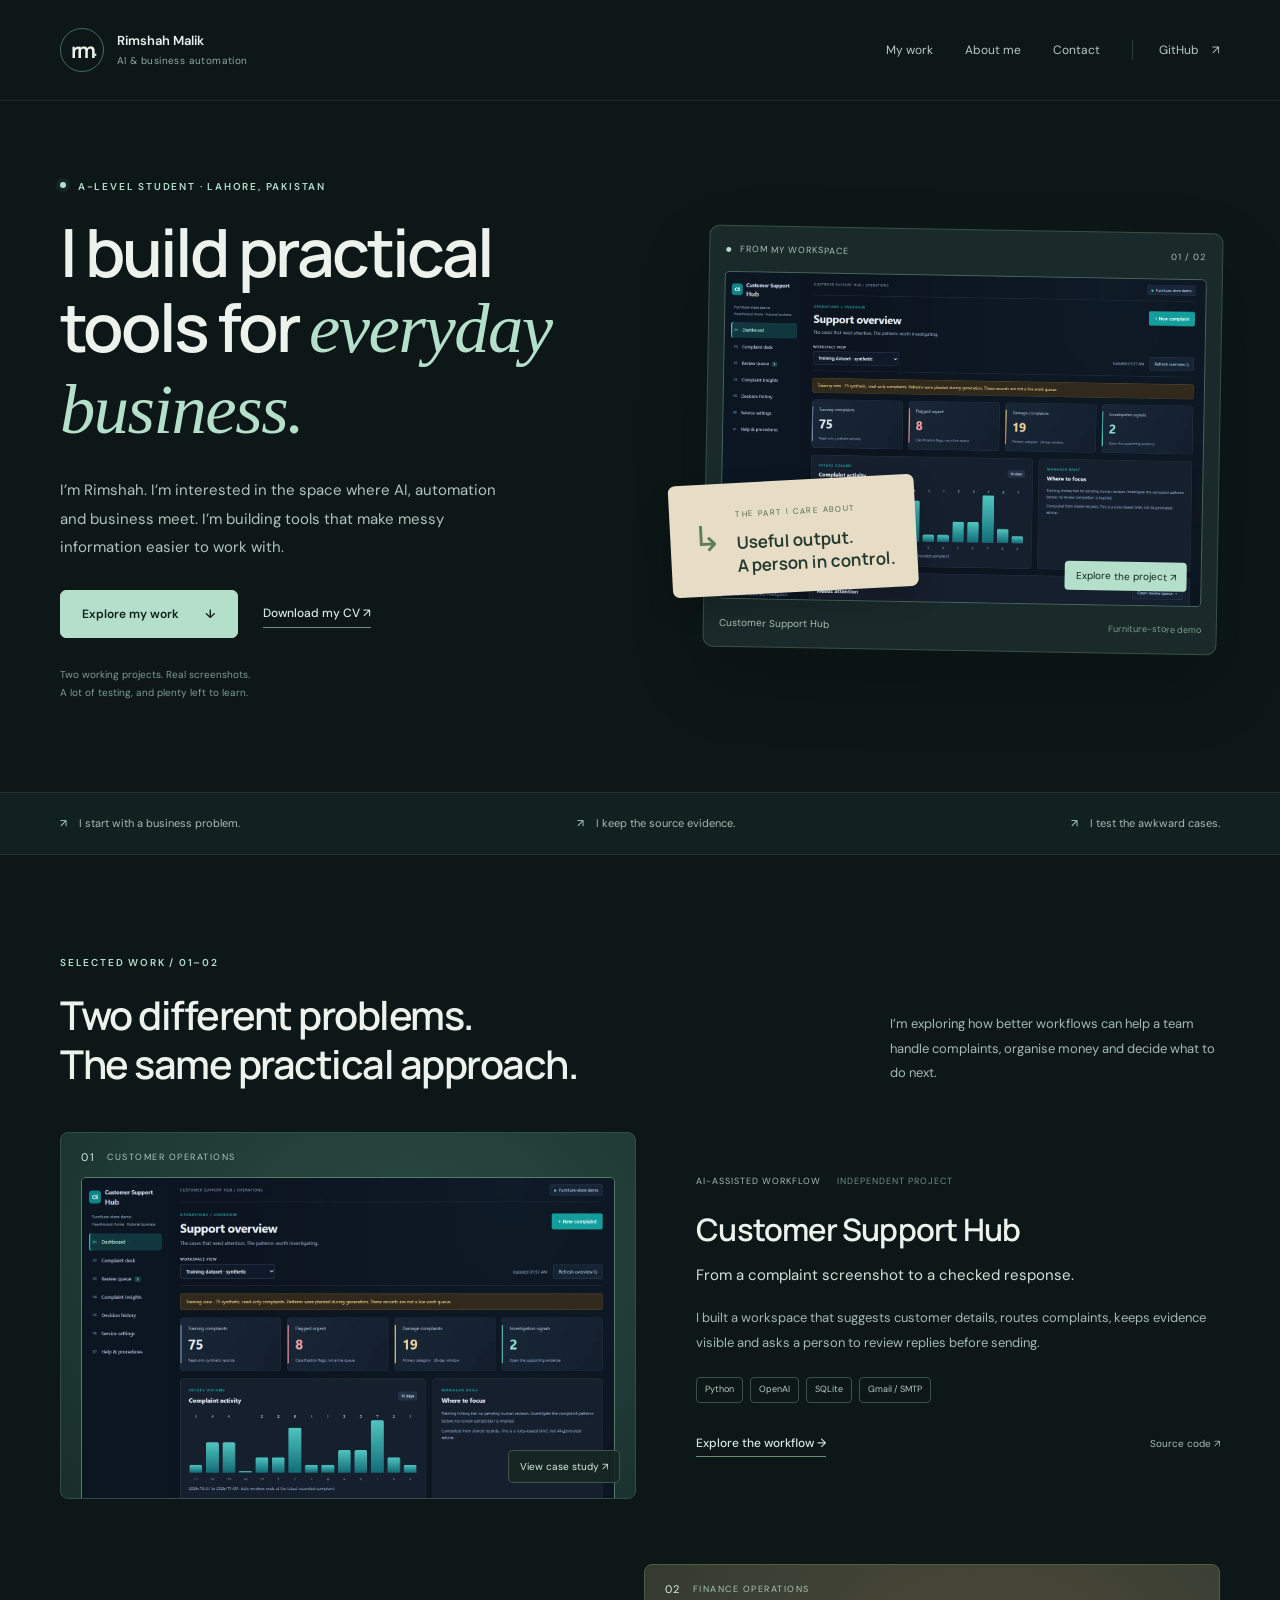
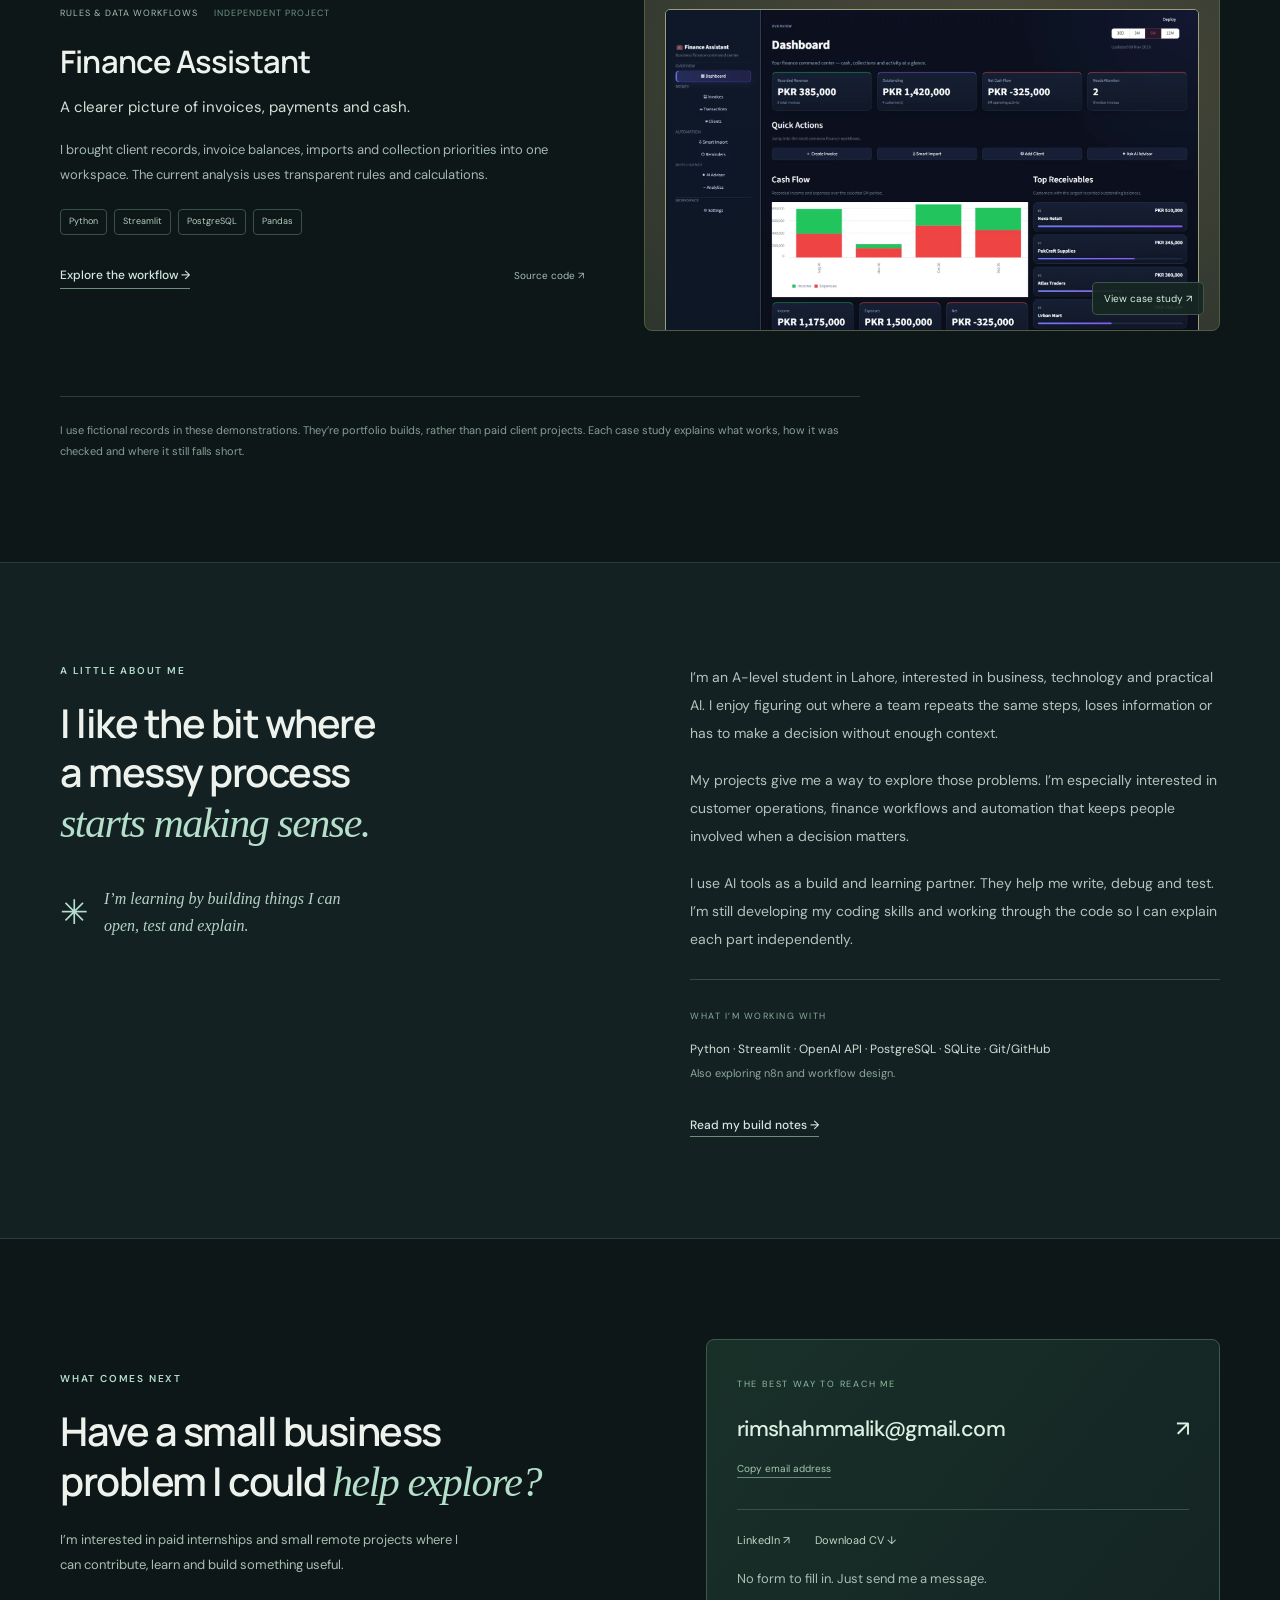
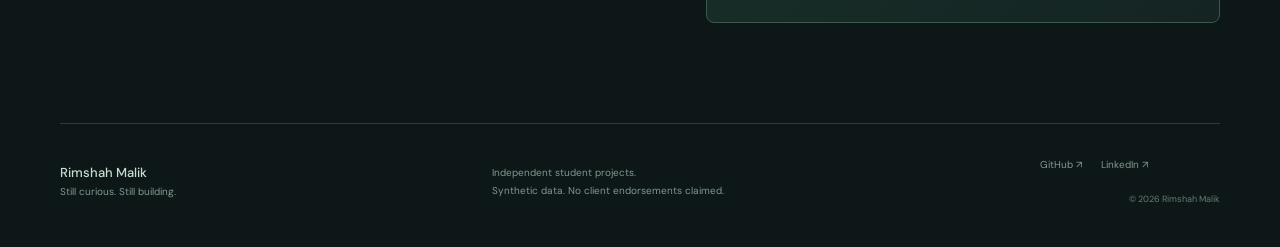
==== index.html @ 2c59cfe9 "Build portfolio with two project case studies and guided walkthroughs" ====
<!doctype html>
<html lang="en"><head><meta charset="utf-8"><meta name="viewport" content="width=device-width, initial-scale=1"><meta name="description" content="I’m an A-level student building practical tools for customer support and finance operations. Explore my projects, real screenshots and honest testing notes."><meta name="theme-color" content="#0d1718"><meta property="og:title" content="Rimshah Malik — AI &amp; Business Automation"><meta property="og:description" content="I’m an A-level student building practical tools for customer support and finance operations. Explore my projects, real screenshots and honest testing notes."><link rel="canonical" href="https://rimshahmmalik-commits.github.io/portfolio/"><meta property="og:url" content="https://rimshahmmalik-commits.github.io/portfolio/"><meta property="og:image" content="https://rimshahmmalik-commits.github.io/portfolio/assets/social-preview.png"><meta name="twitter:card" content="summary_large_image"><meta property="og:type" content="website"><title>Rimshah Malik — AI &amp; Business Automation</title><link rel="icon" href="assets/favicon.svg" type="image/svg+xml"><link rel="stylesheet" href="assets/style.css"><script src="assets/app.js" defer></script></head>
<body><a class="skip" href="#main">Skip to content</a><header class="site-header"><div class="wrap nav-wrap"><a class="identity" href="index.html" aria-label="Rimshah Malik home"><span class="monogram">rm<span>.</span></span><span>Rimshah Malik<small>AI & business automation</small></span></a><button class="menu-toggle" aria-expanded="false" aria-controls="site-nav">Menu <span aria-hidden="true">+</span></button><nav id="site-nav" aria-label="Main navigation"><a href="index.html#work">My work</a><a href="index.html#about">About me</a><a href="index.html#contact">Contact</a><a class="nav-github" href="https://github.com/rimshahmmalik-commits" target="_blank" rel="noopener noreferrer">GitHub <span aria-hidden="true">↗</span></a></nav></div></header>
<main id="main">
<section class="hero wrap"><div class="hero-copy"><p class="eyebrow"><span class="status-dot"></span> A-level student · Lahore, Pakistan</p><h1>I build practical tools for <em>everyday business.</em></h1><p class="hero-description">I’m Rimshah. I’m interested in the space where AI, automation and business meet. I’m building tools that make messy information easier to work with.</p><div class="hero-actions"><a class="button primary" href="#work">Explore my work <span aria-hidden="true">↓</span></a><a class="text-link" href="assets/rimshah-malik-cv.pdf" download>Download my CV ↗</a></div><p class="hero-footnote">Two working projects. Real screenshots.<br>A lot of testing, and plenty left to learn.</p></div>
<div class="hero-visual" aria-label="A preview of Customer Support Hub"><div class="visual-top"><span><i></i> FROM MY WORKSPACE</span><span>01 / 02</span></div><a class="hero-screen" href="projects/customer-support-hub.html"><img src="assets/images/support-overview.webp" alt="Customer Support Hub dashboard with synthetic complaint patterns" fetchpriority="high" width="1400" height="1600"><span class="screen-open">Explore the project ↗</span></a><div class="workflow-sticker"><span class="sticker-mark">↳</span><div><small>THE PART I CARE ABOUT</small><p>Useful output.<br>A person in control.</p></div></div><div class="visual-bottom"><span>Customer Support Hub</span><span>Furniture-store demo</span></div></div></section>
<div class="principles-strip"><div class="wrap"><span>I start with a business problem.</span><span>I keep the source evidence.</span><span>I test the awkward cases.</span></div></div>
<section class="work-section wrap section" id="work"><div class="section-heading"><div><p class="eyebrow">SELECTED WORK / 01–02</p><h2>Two different problems.<br>The same practical approach.</h2></div><p>I’m exploring how better workflows can help a team handle complaints, organise money and decide what to do next.</p></div>
<article class="project-card"><a class="project-image support-image" href="projects/customer-support-hub.html" aria-label="Read the Customer Support Hub case study"><div class="image-label"><span>01</span> CUSTOMER OPERATIONS</div><img src="assets/images/support-overview.webp" alt="Dark manager dashboard from Customer Support Hub" loading="lazy" width="1400" height="1600"><span class="image-link">View case study ↗</span></a><div class="project-copy"><div class="project-meta"><span>AI-assisted workflow</span><span>Independent project</span></div><h3><a href="projects/customer-support-hub.html">Customer Support Hub</a></h3><p class="project-one-liner">From a complaint screenshot to a checked response.</p><p>I built a workspace that suggests customer details, routes complaints, keeps evidence visible and asks a person to review replies before sending.</p><div class="tags"><span>Python</span><span>OpenAI</span><span>SQLite</span><span>Gmail / SMTP</span></div><div class="project-links"><a class="text-link" href="projects/customer-support-hub.html">Explore the workflow →</a><a href="https://github.com/rimshahmmalik-commits/customer-support-hub" target="_blank" rel="noopener noreferrer">Source code ↗</a></div></div></article>
<article class="project-card reverse"><a class="project-image finance-image" href="projects/finance-assistant.html" aria-label="Read the Finance Assistant case study"><div class="image-label"><span>02</span> FINANCE OPERATIONS</div><img src="assets/images/finance-dashboard.webp" alt="Finance Assistant showing invoices and cash activity in PKR" loading="lazy" width="1600" height="1067"><span class="image-link">View case study ↗</span></a><div class="project-copy"><div class="project-meta"><span>Rules & data workflows</span><span>Independent project</span></div><h3><a href="projects/finance-assistant.html">Finance Assistant</a></h3><p class="project-one-liner">A clearer picture of invoices, payments and cash.</p><p>I brought client records, invoice balances, imports and collection priorities into one workspace. The current analysis uses transparent rules and calculations.</p><div class="tags"><span>Python</span><span>Streamlit</span><span>PostgreSQL</span><span>Pandas</span></div><div class="project-links"><a class="text-link" href="projects/finance-assistant.html">Explore the workflow →</a><a href="https://github.com/rimshahmmalik-commits/finance-assistant" target="_blank" rel="noopener noreferrer">Source code ↗</a></div></div></article>
<p class="work-note">I use fictional records in these demonstrations. They’re portfolio builds, rather than paid client projects. Each case study explains what works, how it was checked and where it still falls short.</p></section>
<section class="about-section section" id="about"><div class="wrap about-grid"><div><p class="eyebrow">A LITTLE ABOUT ME</p><h2>I like the bit where<br>a messy process<br><em>starts making sense.</em></h2><div class="personal-note"><span aria-hidden="true">✳</span><p>I’m learning by building things I can open, test and explain.</p></div></div><div class="about-copy"><p>I’m an A-level student in Lahore, interested in business, technology and practical AI. I enjoy figuring out where a team repeats the same steps, loses information or has to make a decision without enough context.</p><p>My projects give me a way to explore those problems. I’m especially interested in customer operations, finance workflows and automation that keeps people involved when a decision matters.</p><p>I use AI tools as a build and learning partner. They help me write, debug and test. I’m still developing my coding skills and working through the code so I can explain each part independently.</p><div class="tool-list"><span>What I’m working with</span><p>Python · Streamlit · OpenAI API · PostgreSQL · SQLite · Git/GitHub<br><small>Also exploring n8n and workflow design.</small></p></div><a class="text-link" href="learning-log.html">Read my build notes →</a></div></div></section>
<section class="section wrap contact-section" id="contact"><div><p class="eyebrow">WHAT COMES NEXT</p><h2>Have a small business<br>problem I could <em>help explore?</em></h2><p>I’m interested in paid internships and small remote projects where I can contribute, learn and build something useful.</p></div><div class="contact-card"><span class="contact-label">THE BEST WAY TO REACH ME</span><a class="email-link" href="mailto:rimshahmmalik@gmail.com">rimshahmmalik@gmail.com <span>↗</span></a><button class="copy-email" data-copy-email="rimshahmmalik@gmail.com">Copy email address</button><div class="contact-socials"><a href="https://www.linkedin.com/in/rimshahmmalik" target="_blank" rel="noopener noreferrer">LinkedIn ↗</a><a href="assets/rimshah-malik-cv.pdf" download>Download CV ↓</a></div><p>No form to fill in. Just send me a message.</p></div></section></main><footer class="site-footer wrap"><a class="footer-name" href="index.html">Rimshah Malik<span>Still curious. Still building.</span></a><p>Independent student projects.<br>Synthetic data. No client endorsements claimed.</p><div><a href="https://github.com/rimshahmmalik-commits" target="_blank" rel="noopener noreferrer">GitHub ↗</a><a href="https://www.linkedin.com/in/rimshahmmalik" target="_blank" rel="noopener noreferrer">LinkedIn ↗</a><small>© 2026 Rimshah Malik</small></div></footer>
<dialog class="image-dialog" aria-label="Screenshot preview"><button class="dialog-close" aria-label="Close screenshot preview">Close ×</button><img alt=""><p></p></dialog><div id="live-message" class="sr-only" aria-live="polite"></div></body></html>
---- assets/style.css ----
@import url('https://fonts.googleapis.com/css2?family=DM+Sans:wght@400;450;500;550;600;650;700&family=Manrope:wght@400;500;600;650;700;750;800&display=swap');
:root{--bg:#0d1718;--panel:#142123;--panel-light:#1c2b2d;--line:#2b3c3d;--ink:#edf2ec;--muted:#a4b8b3;--green:#b4dfca;--soft-green:#173c34;--amber:#e5c397;--max:1160px;color-scheme:dark}
*{box-sizing:border-box}html{scroll-behavior:smooth;scroll-padding-top:100px}body{margin:0;background:var(--bg);color:var(--ink);font:15px/1.7 'DM Sans',Arial,sans-serif;-webkit-font-smoothing:antialiased}body:has(dialog[open]){overflow:hidden}a{color:inherit;text-decoration:none}button,input{font:inherit}button{cursor:pointer}button:disabled{cursor:default;opacity:.4}img{display:block;max-width:100%}a,button{outline-offset:5px}a:focus-visible,button:focus-visible{outline:2px solid var(--green)}::selection{background:#b4dfca;color:#0d1718}.wrap{width:min(var(--max),calc(100% - 80px));margin:0 auto}.site-header{position:relative;z-index:20;border-bottom:1px solid #2b3c3d88;background:#0d1718}.nav-wrap{height:100px;display:flex;justify-content:space-between;align-items:center;gap:25px}.identity{display:flex;align-items:center;gap:13px;font-size:13px;font-weight:600;line-height:1.4}.identity small{display:block;font-size:10px;color:#8ea7a0;font-weight:400;margin-top:4px;letter-spacing:.4px}.monogram{display:grid;place-items:center;border:1px solid #456a5c;border-radius:50%;width:44px;height:44px;letter-spacing:-2px;font:700 21px 'Manrope',Arial,sans-serif;position:relative}.monogram span{position:absolute;right:7px;bottom:9px;color:var(--green);font-size:20px}.site-header nav{display:flex;align-items:center;gap:32px;font-size:12px;color:#b8c9c2}.site-header nav a:hover,.site-header nav a[aria-current]{color:#efffef}.nav-github{border-left:1px solid var(--line);padding-left:26px}.nav-github span{margin-left:10px}.menu-toggle{display:none}.skip{position:absolute;left:20px;top:-100px;padding:8px 18px;background:var(--green);color:var(--bg);z-index:30}.skip:focus{top:10px}.eyebrow{font-size:10px;line-height:1.6;letter-spacing:1.8px;font-weight:600;color:var(--green);margin:0 0 20px;text-transform:uppercase}.status-dot{display:inline-block;height:6px;width:6px;background:var(--green);border-radius:50%;margin-right:8px;vertical-align:2px;box-shadow:0 0 0 4px #b4dfca10}h1,h2,h3,p{margin-top:0}h1,h2,h3{font-family:'Manrope',Arial,sans-serif;font-weight:600}h1{font-size:clamp(44px,5.2vw,70px);line-height:1.1;letter-spacing:-3px;margin-bottom:26px}h2{font-size:clamp(29px,3.1vw,42px);line-height:1.25;letter-spacing:-1.5px;margin-bottom:22px}h3{font-size:25px;line-height:1.35;letter-spacing:-.8px}em{font:italic 1.06em Georgia,'Times New Roman',serif;color:var(--green);letter-spacing:-1.5px}.hero{display:grid;grid-template-columns:1.12fr 1fr;gap:70px;padding:78px 0 90px;align-items:center}.hero-description{max-width:465px;color:#b0c3bc;font-size:15px;line-height:1.9;margin-bottom:28px}.hero-actions{display:flex;align-items:center;flex-wrap:wrap;gap:25px;margin:28px 0}.button{display:inline-flex;align-items:center;justify-content:center;gap:26px;padding:13px 21px;border-radius:6px;border:1px solid #4a685f;font-size:12px;font-weight:600;transition:background .18s,transform .18s}.button:hover{transform:translateY(-2px)}.primary{background:var(--green);color:#10201a;border-color:var(--green)}.primary:hover{background:#c9efd9}.text-link{font-size:12px;color:#d4e8df;font-weight:500;border-bottom:1px solid #708c7c;padding:3px 0}.text-link:hover{color:#fff;border-color:#fff}.hero-footnote{font-size:10px;color:#7f9b91;margin:26px 0 0;line-height:1.8}.hero-visual{position:relative;background:#1a292a;border:1px solid #365047;border-radius:10px;transform:rotate(1deg);padding:16px 15px 0;box-shadow:0 30px 70px #00000030}.visual-top,.visual-bottom{display:flex;align-items:center;justify-content:space-between;font-size:9px;letter-spacing:1px;color:#a8c2b6;padding:0 1px 14px}.visual-top i{display:inline-block;width:5px;height:5px;background:var(--green);border-radius:50%;margin-right:6px}.hero-screen{display:block;height:328px;overflow:hidden;position:relative;border-radius:5px;border:1px solid #486559;background:#14202c}.hero-screen img{width:100%;height:100%;object-fit:cover;object-position:left top;transition:transform .5s}.hero-screen:hover img{transform:scale(1.025)}.screen-open{position:absolute;bottom:14px;right:14px;font-size:10px;background:#b4dfca;color:#14261e;padding:6px 11px;border-radius:4px}.visual-bottom{padding:15px 0;letter-spacing:0;font-size:10px}.visual-bottom span:last-child{color:#789e8c;font-size:9px}.workflow-sticker{position:absolute;bottom:55px;left:-35px;display:flex;align-items:center;gap:15px;background:#e7ddc7;color:#273a30;border-radius:7px;padding:17px 22px;transform:rotate(-4deg);box-shadow:0 12px 26px #0003}.sticker-mark{font-size:35px;color:#637d5a}.workflow-sticker small{font-size:8px;letter-spacing:1.4px;color:#52684c}.workflow-sticker p{font-family:'Manrope',Arial,sans-serif;font-size:17px;font-weight:650;line-height:1.4;margin:5px 0 0}.principles-strip{border-block:1px solid #2b3c3d99;background:#112021}.principles-strip .wrap{display:flex;justify-content:space-between;gap:20px;padding:21px 0;color:#a5bdb1;font-size:11px}.principles-strip span:before{content:'↗';margin-right:12px;color:var(--green)}.section{padding-top:100px;padding-bottom:100px;scroll-margin-top:20px}.section-heading{display:flex;justify-content:space-between;align-items:end;gap:45px;margin-bottom:42px}.section-heading h2{margin:0}.section-heading>p{font-size:13px;color:var(--muted);max-width:330px;line-height:1.9;margin:0 0 4px}.project-card{display:grid;grid-template-columns:1.1fr 1fr;align-items:center;gap:60px;margin-bottom:65px}.project-card.reverse{grid-template-columns:1fr 1.1fr}.reverse .project-image{order:2}.project-image{position:relative;border:1px solid #314d46;border-radius:8px;padding:44px 20px 0;overflow:hidden;height:367px;background:radial-gradient(ellipse at 60% 30%,#2a4a43,#182e2a)}.image-label{position:absolute;top:15px;left:20px;right:20px;display:flex;align-items:center;gap:12px;font-size:9px;letter-spacing:1.5px;color:#a8c8b8}.image-label span{font-size:11px;color:#d8eee2}.project-image img{height:auto;width:100%;border-radius:5px 5px 0 0;border:1px solid #547b64;transition:transform .4s}.project-image:hover img{transform:translateY(-5px)}.image-link{position:absolute;bottom:15px;right:15px;border:1px solid #7a998a66;background:#172723ed;padding:7px 11px;border-radius:5px;font-size:10px;color:#d8f0df}.finance-image{background:radial-gradient(ellipse at 60% 30%,#4d4b3b,#2d352d);border-color:#545b45}.finance-image img{border-color:#999f7e}.project-meta{display:flex;gap:16px;font-size:9px;text-transform:uppercase;letter-spacing:1px;color:#a6bdb1;margin-bottom:20px}.project-meta span+span{color:#6f9382}.project-copy h3{font-size:31px;margin-bottom:12px}.project-copy h3 a:hover{color:var(--green)}.project-copy>p{color:var(--muted);font-size:13px;line-height:1.95}.project-copy .project-one-liner{font-size:15px;color:#d2e2d8;margin-bottom:16px;line-height:1.7}.tags{display:flex;flex-wrap:wrap;gap:7px;margin-top:22px}.tags span{font-size:9px;border:1px solid #395147;color:#b3cdbd;border-radius:4px;padding:4px 8px}.project-links{display:flex;justify-content:space-between;align-items:center;gap:15px;margin-top:27px}.project-links>a:last-child{font-size:10px;color:#a5bdb0}.work-note{border-top:1px solid var(--line);padding-top:23px;margin:0;font-size:11px;line-height:1.9;color:#859f93;max-width:800px}.about-section{background:#142123;border-block:1px solid #2a3d39}.about-grid{display:grid;grid-template-columns:1fr 1fr;gap:100px}.about-copy>p{font-size:14px;line-height:2;color:#b2c4bc;margin-bottom:19px}.personal-note{display:flex;align-items:center;gap:16px;margin-top:36px;max-width:300px}.personal-note>span{font-size:34px;color:var(--green)}.personal-note p{font:italic 16px/1.65 Georgia,serif;color:#b4d3c4;margin:0}.tool-list{border-top:1px solid #354b43;padding:22px 0 15px;margin-top:26px}.tool-list>span{font-size:9px;letter-spacing:1.5px;color:#8aab99;text-transform:uppercase}.tool-list p{font-size:12px;color:#d2e0d6;line-height:2;margin-top:10px}.tool-list small{font-size:11px;color:#8ea699}.contact-section{display:grid;grid-template-columns:1.1fr 1fr;gap:80px;align-items:center}.contact-section>div>p:last-child{font-size:13px;line-height:1.9;max-width:400px;color:#a9beb1}.contact-card{border:1px solid #3b5a4c;border-radius:8px;background:linear-gradient(130deg,#193029,#142423);padding:30px}.contact-label{font-size:9px;letter-spacing:1.8px;color:#91bba3}.email-link{display:flex;align-items:center;justify-content:space-between;font-size:clamp(17px,1.7vw,22px);letter-spacing:-.6px;font-weight:500;color:#deefe3;margin:15px 0 8px;gap:10px}.email-link:hover{color:white}.copy-email{border:0;border-bottom:1px solid #658b77;color:#a6c7b4;background:transparent;padding:0;font-size:10px}.contact-socials{display:flex;gap:25px;border-top:1px solid #365244;margin-top:28px;padding-top:21px;font-size:11px;color:#bfd9c7}.contact-card>p{font-size:10px;color:#759a84;margin:18px 0 0}.site-footer{display:flex;align-items:center;justify-content:space-between;gap:30px;border-top:1px solid var(--line);padding:32px 0 40px;font-size:10px;color:#7f9a8d}.footer-name{font-size:13px;font-weight:500;color:#c7ddd0;line-height:1.6}.footer-name span{display:block;font-size:10px;font-weight:400;color:#7f9a8d}.site-footer p{margin:0;line-height:1.8}.site-footer>div{display:flex;gap:19px;flex-wrap:wrap;max-width:180px}.site-footer small{width:100%;font-size:9px;text-align:right;color:#617e70}.site-footer a:hover{color:#e0f6e8}
/* Project pages */
.case-wrap{padding-top:35px}.back-link{font-size:11px;color:#9bb6a6}.back-link:hover{color:var(--green)}.case-hero{padding:60px 0 65px;border-bottom:1px solid var(--line)}.case-hero h1{font-size:clamp(40px,4.8vw,64px);letter-spacing:-2.6px}.case-hero h1>span{display:block;font:italic clamp(25px,3.5vw,42px)/1.4 Georgia,serif;color:#a6c7b6;letter-spacing:-1px;margin-top:15px}.case-meta{display:flex;justify-content:space-between;gap:30px;align-items:center;margin-top:28px}.case-meta>p{font-size:11px;color:#88a697;line-height:1.9;margin:0}.case-meta .tags{margin:0}.case-hero .hero-actions{margin-bottom:0}.case-section{padding:65px 0;border-bottom:1px solid var(--line)}.case-overview,.two-column{display:grid;grid-template-columns:1fr 1.08fr;gap:75px}.case-section h2{font-size:30px;letter-spacing:-1px}.prose p{font-size:13px;line-height:2;color:#b0c5b7;margin-bottom:20px}.prose p:last-child{margin-bottom:0}.flow-section{padding:32px 0 40px;border-bottom:1px solid var(--line)}.case-flow{display:grid;grid-template-columns:repeat(4,1fr);gap:16px;margin:0;padding:0;list-style:none}.case-flow li{font-size:12px;color:#c0d5c7;padding:16px;border:1px solid #304d3e;background:#14251f;border-radius:5px}.case-flow b{display:block;color:#719c83;font-size:9px;letter-spacing:1px;margin-bottom:9px}.walkthrough .section-heading{align-items:end;gap:35px}.walkthrough .section-heading>p{font-size:12px}.walkthrough-tabs{display:grid;grid-template-columns:repeat(5,1fr);border-bottom:1px solid #456353;gap:4px;margin-bottom:22px}.walkthrough-tabs button{font-size:10px;text-align:left;color:#8fae9c;border:0;border-bottom:2px solid transparent;background:transparent;padding:15px 11px;line-height:1.6;min-height:90px}.walkthrough-tabs button span{display:block;color:#527962;font-size:9px;letter-spacing:1px;margin-bottom:6px}.walkthrough-tabs button[aria-selected=true]{border-color:#b4dfca;color:#e7f5ec;background:#1c3027;border-radius:5px 5px 0 0}.walkthrough-tabs button[aria-selected=true] span{color:#a1d0b5}.walkthrough-image{display:block;width:100%;height:530px;padding:0;border:1px solid #3b5346;border-radius:7px;overflow:hidden;position:relative;background:#14202b;text-align:left}.walkthrough-image img{width:100%;height:100%;object-fit:cover;object-position:top;transition:opacity .15s}.walkthrough-image>span{position:absolute;bottom:16px;right:16px;font-size:10px;background:#15251ff0;border:1px solid #63806d;padding:7px 11px;border-radius:4px;color:#cbe6d4}.walkthrough-caption{display:flex;align-items:start;gap:27px;margin-top:25px}.walkthrough-caption>span{font-size:11px;white-space:nowrap;color:#91b69e;padding-top:5px}.walkthrough-caption h3{font-size:18px;letter-spacing:-.5px;margin-bottom:8px}.walkthrough-caption p{font-size:12px;color:#a0beab;line-height:1.9;max-width:780px;margin:0}.walkthrough-controls{display:flex;gap:8px;margin-left:auto}.walkthrough-controls button{border:1px solid #42634e;width:36px;height:36px;border-radius:50%;background:transparent;color:#cae8d4;font-size:17px}.walkthrough-controls button:hover:not(:disabled){background:#22412e}.evidence-section .section-heading{gap:20px}.evidence-section .text-link{white-space:nowrap;font-size:10px;margin-bottom:5px}.evidence-grid{display:grid;grid-template-columns:repeat(3,1fr);gap:18px}.evidence-grid article{padding:24px;border:1px solid #365041;background:#14251f;border-radius:7px}.evidence-number{display:block;font:500 30px/1.5 'Manrope',Arial,sans-serif;color:#b9ddc6;letter-spacing:-1px;margin-bottom:15px}.evidence-grid h3{font-size:14px;letter-spacing:-.2px;margin-bottom:10px}.evidence-grid p{font-size:11px;line-height:1.9;color:#93b29e;margin:0}.failure-note{display:grid;grid-template-columns:220px 1fr;gap:20px;padding:23px 25px;border:1px solid #5c5a3e;background:#282b1f;border-radius:5px;margin-top:22px}.failure-note>span{font-size:9px;letter-spacing:1.4px;color:#c4b98b;line-height:1.8}.failure-note p{font-size:12px;color:#c4c6a5;line-height:1.9;margin:0}.learning-split{display:grid;grid-template-columns:1fr 1fr;gap:60px}.learning-split article+article{border-left:1px solid var(--line);padding-left:60px}.learning-split p:last-child{font-size:13px;line-height:2;color:#a7c2ae;margin-bottom:0}.scope-note{padding:25px 28px;border:1px dashed #425b47;border-radius:7px;margin:35px 0;color:#9bb7a4;font-size:12px;line-height:1.9}.scope-note strong{display:block;color:#ccdfce;margin-bottom:6px;font-size:12px;font-weight:500}.scope-note p{margin:0}.next-project{display:flex;align-items:center;justify-content:space-between;padding:50px 0 65px;gap:20px}.next-project>span{font-size:9px;letter-spacing:1.5px;color:#749c80}.next-project a{font:500 27px 'Manrope',Arial,sans-serif;letter-spacing:-1px;color:#d0e4d1;display:flex;align-items:center;gap:35px}.next-project a:hover{color:#fff}.next-project a span{color:#8dbb9c}
/* Build notes */
.notes-wrap{max-width:950px;padding-top:35px;padding-bottom:80px}.notes-hero{padding-top:55px;padding-bottom:45px}.notes-hero h1{font-size:clamp(38px,4.7vw,61px);line-height:1.2}.notes-hero>p:last-child{max-width:650px;font-size:14px;color:#a6c1b0;line-height:1.9}.learning-entries>article{display:grid;grid-template-columns:160px 1fr;gap:35px;padding:45px 0;border-top:1px solid var(--line)}.learning-entries time{font-size:10px;letter-spacing:1px;color:#719d80;padding-top:6px}.pill{display:inline-block;border:1px solid #3a6147;color:#add0b7;padding:3px 8px;border-radius:4px;font-size:9px;margin-bottom:16px}.learning-entries h2{font-size:26px;letter-spacing:-.8px}.learning-entries p{font-size:13px;color:#adc6b5;line-height:2}.learning-entries small{font-size:11px;color:#759c80}.notes-wrap>.button{margin-top:15px}.sr-only{position:absolute;width:1px;height:1px;padding:0;margin:-1px;overflow:hidden;clip:rect(0,0,0,0);white-space:nowrap;border:0}.image-dialog{width:min(1400px,94vw);max-height:92vh;padding:45px 15px 15px;background:#13231b;border:1px solid #739b7d;border-radius:8px;color:#d7ebda;overflow:auto}.image-dialog::backdrop{background:#000c;backdrop-filter:blur(5px)}.image-dialog img{width:100%;height:auto;max-width:none}.image-dialog p{font-size:11px;margin:12px 0 0;color:#adc5b3}.dialog-close{position:absolute;top:10px;right:15px;border:0;background:transparent;color:#d4ebd9;font-size:12px;padding:3px 5px}
@media(min-width:1500px){:root{--max:1240px}.hero{gap:90px;padding:95px 0 105px}.hero-screen{height:360px}.project-image{height:390px}}
@media(max-width:1000px){.wrap{width:calc(100% - 52px)}.hero{gap:40px;padding:58px 0 65px}.hero h1{font-size:51px;letter-spacing:-2px}.hero-screen{height:290px}.workflow-sticker{left:-20px;bottom:45px;padding:13px 16px}.workflow-sticker p{font-size:14px}.hero-description{font-size:13px}.hero-actions{gap:17px}.about-grid{gap:55px}.contact-section{gap:38px}.project-card,.project-card.reverse{gap:35px}.project-image{height:325px;padding-inline:14px}.project-copy h3{font-size:26px}.section-heading{gap:30px}.section-heading>p{max-width:285px;font-size:12px}.project-links{align-items:start}.case-overview,.two-column{gap:45px}.case-section h2{font-size:27px}.walkthrough-image{height:440px}.evidence-grid article{padding:18px}.evidence-number{font-size:25px}.learning-split{gap:35px}.learning-split article+article{padding-left:35px}.email-link{font-size:17px}.contact-card{padding:23px}.walkthrough-tabs button{font-size:9px;padding-inline:7px}}
@media(max-width:760px){.wrap{width:calc(100% - 36px)}.nav-wrap{height:82px;flex-wrap:wrap}.identity{font-size:12px}.monogram{width:39px;height:39px;font-size:19px}.monogram span{bottom:7px;right:5px}.menu-toggle{display:flex;gap:20px;align-items:center;background:transparent;border:1px solid #3d5949;color:#cde3d3;padding:7px 11px;font-size:11px;border-radius:5px}.menu-toggle span{color:#a6d2b5;font-size:18px;line-height:1}.site-header nav{width:100%;background:#12231a;position:absolute;top:81px;left:0;border-bottom:1px solid #45614d;padding:20px;gap:22px;justify-content:center;flex-wrap:wrap}.js #site-nav:not(.is-open){display:none}.nav-github{padding-left:20px}.hero{grid-template-columns:1fr;padding:43px 0 55px;gap:48px}.hero .eyebrow{font-size:9px;letter-spacing:1.2px;margin-bottom:21px}.hero h1{font-size:clamp(43px,9.2vw,62px);letter-spacing:-2px;max-width:600px}.hero-description{font-size:14px;max-width:510px}.hero-actions{gap:23px;margin-top:24px}.hero-footnote{font-size:10px}.hero-visual{width:calc(100% - 20px);margin-left:16px;transform:rotate(.5deg)}.hero-screen{height:280px}.workflow-sticker{bottom:45px;left:-26px}.visual-bottom{font-size:9px}.visual-top{font-size:8px}.principles-strip .wrap{gap:14px;padding:18px 0;flex-wrap:wrap;font-size:10px}.principles-strip span:before{margin-right:7px}.section{padding-block:65px}.section-heading{display:block;margin-bottom:32px}.section-heading>p{max-width:500px;margin-top:20px}.section-heading h2{font-size:30px}.project-card,.project-card.reverse{grid-template-columns:1fr;gap:28px;margin-bottom:50px}.reverse .project-image{order:0}.project-image{height:330px;padding:44px 18px 0}.project-copy h3{font-size:28px}.project-meta{font-size:8px;margin-bottom:13px}.project-copy .project-one-liner{font-size:15px}.project-copy>p{font-size:13px}.project-links{align-items:center;margin-top:23px}.work-note{font-size:10px}.about-grid{grid-template-columns:1fr;gap:35px}.about-section h2{font-size:33px}.personal-note{margin-top:25px}.about-copy>p{font-size:13px}.contact-section{grid-template-columns:1fr;gap:25px}.contact-section h2{font-size:31px}.contact-card{padding:24px}.email-link{font-size:19px}.site-footer{align-items:start;flex-wrap:wrap;padding-top:27px;gap:23px}.site-footer>p{font-size:9px}.site-footer>div{max-width:none;width:100%;padding-top:17px;border-top:1px solid var(--line)}.site-footer small{width:auto;margin-left:auto}.case-wrap{padding-top:25px}.case-hero{padding:40px 0 45px}.case-hero h1{font-size:40px;letter-spacing:-1.8px}.case-hero h1>span{font-size:27px;line-height:1.45}.case-meta{display:block;margin-top:24px}.case-meta .tags{margin-top:17px}.case-hero .hero-actions{gap:18px}.case-section{padding:42px 0}.case-overview,.two-column{grid-template-columns:1fr;gap:17px}.case-section h2{font-size:28px}.prose p{font-size:13px}.case-flow{grid-template-columns:1fr 1fr;gap:9px}.case-flow li{font-size:11px;padding:13px}.case-flow b{margin-bottom:6px}.walkthrough-tabs{display:flex;gap:3px;overflow:auto;scrollbar-width:thin}.walkthrough-tabs button{min-width:130px;max-width:130px;font-size:10px;min-height:100px;padding:10px}.walkthrough-image{height:320px}.walkthrough-image>span{font-size:9px;bottom:10px;right:10px}.walkthrough-caption{gap:14px;flex-wrap:wrap;margin-top:19px}.walkthrough-caption>span{font-size:10px;width:100%;padding-top:0}.walkthrough-caption>div:nth-child(2){flex:1;min-width:200px}.walkthrough-caption h3{font-size:16px}.walkthrough-caption p{font-size:11px}.walkthrough-controls button{width:31px;height:31px}.walkthrough-controls{margin-left:0}.evidence-section .text-link{display:inline-block;margin-top:17px}.evidence-grid{grid-template-columns:1fr;gap:12px}.evidence-grid article{padding:23px}.evidence-number{font-size:28px;margin-bottom:10px}.evidence-grid p{font-size:12px}.failure-note{grid-template-columns:1fr;gap:9px;padding:20px}.failure-note p{font-size:11px}.learning-split{grid-template-columns:1fr;gap:30px}.learning-split article+article{padding:30px 0 0;border-left:0;border-top:1px solid var(--line)}.scope-note{padding:20px;margin:26px 0;font-size:11px}.next-project{display:block;padding:30px 0 45px}.next-project a{margin-top:16px;font-size:24px;justify-content:space-between}.notes-wrap{padding-top:25px}.notes-hero{padding:38px 0 28px}.notes-hero h1{font-size:38px;letter-spacing:-1.6px}.notes-hero>p:last-child{font-size:13px}.learning-entries>article{grid-template-columns:1fr;gap:18px;padding:30px 0}.learning-entries h2{font-size:24px}.learning-entries p{font-size:12px}.image-dialog{padding:45px 8px 10px;width:97vw}.image-dialog p{font-size:10px}}
@media(prefers-reduced-motion:reduce){html{scroll-behavior:auto}*,*:before,*:after{transition:none!important;animation:none!important}}
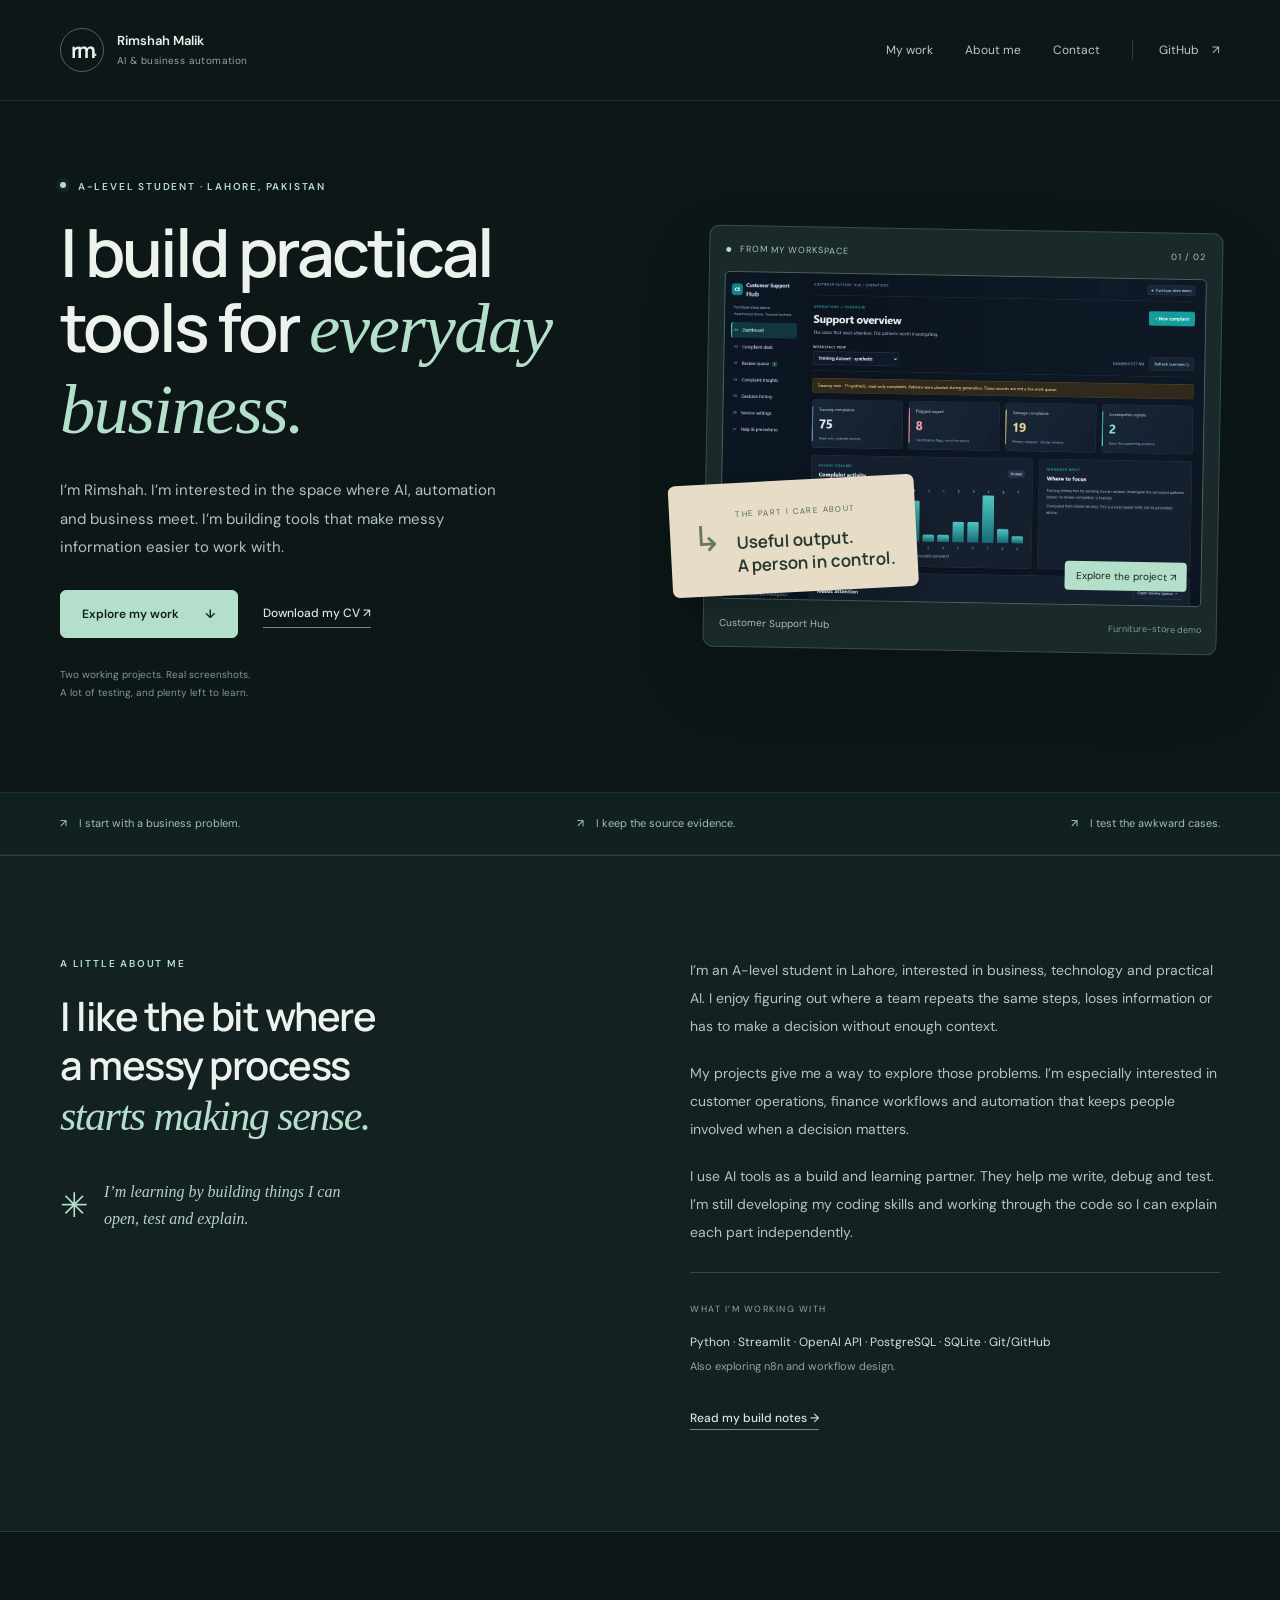
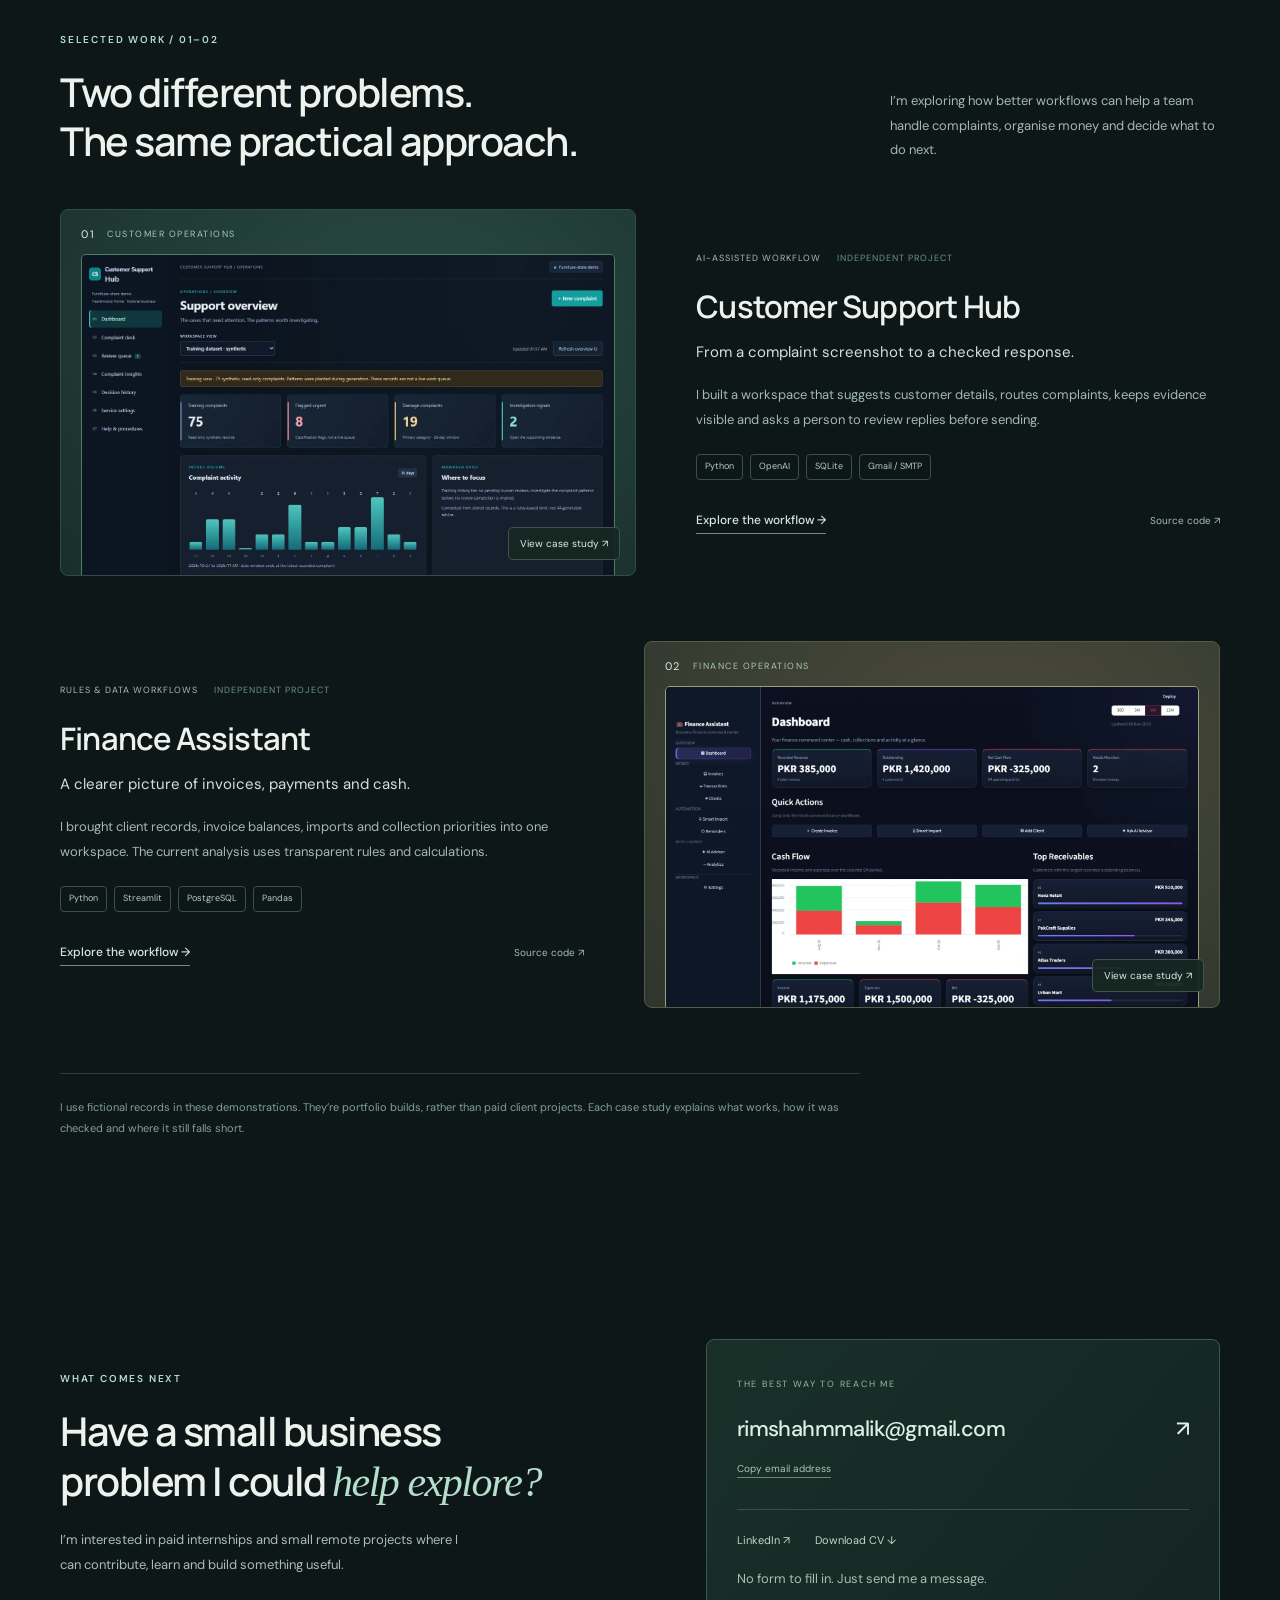
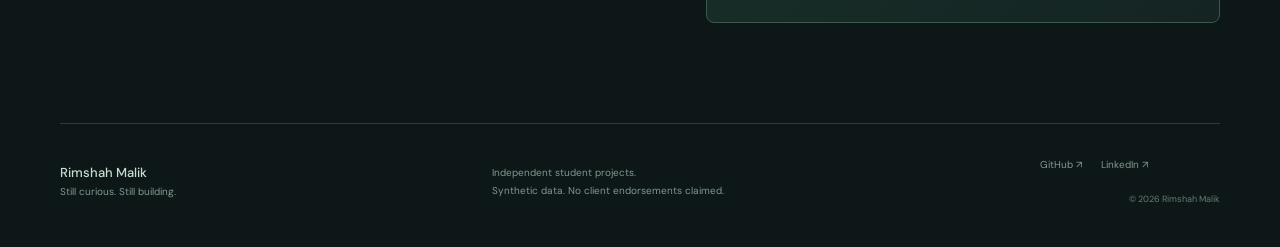
==== commit f3483dcb: "Introduce about section before selected projects" ====
--- a/index.html
+++ b/index.html
@@ -5,10 +5,11 @@
 <section class="hero wrap"><div class="hero-copy"><p class="eyebrow"><span class="status-dot"></span> A-level student · Lahore, Pakistan</p><h1>I build practical tools for <em>everyday business.</em></h1><p class="hero-description">I’m Rimshah. I’m interested in the space where AI, automation and business meet. I’m building tools that make messy information easier to work with.</p><div class="hero-actions"><a class="button primary" href="#work">Explore my work <span aria-hidden="true">↓</span></a><a class="text-link" href="assets/rimshah-malik-cv.pdf" download>Download my CV ↗</a></div><p class="hero-footnote">Two working projects. Real screenshots.<br>A lot of testing, and plenty left to learn.</p></div>
 <div class="hero-visual" aria-label="A preview of Customer Support Hub"><div class="visual-top"><span><i></i> FROM MY WORKSPACE</span><span>01 / 02</span></div><a class="hero-screen" href="projects/customer-support-hub.html"><img src="assets/images/support-overview.webp" alt="Customer Support Hub dashboard with synthetic complaint patterns" fetchpriority="high" width="1400" height="1600"><span class="screen-open">Explore the project ↗</span></a><div class="workflow-sticker"><span class="sticker-mark">↳</span><div><small>THE PART I CARE ABOUT</small><p>Useful output.<br>A person in control.</p></div></div><div class="visual-bottom"><span>Customer Support Hub</span><span>Furniture-store demo</span></div></div></section>
 <div class="principles-strip"><div class="wrap"><span>I start with a business problem.</span><span>I keep the source evidence.</span><span>I test the awkward cases.</span></div></div>
+<section class="about-section section" id="about"><div class="wrap about-grid"><div><p class="eyebrow">A LITTLE ABOUT ME</p><h2>I like the bit where<br>a messy process<br><em>starts making sense.</em></h2><div class="personal-note"><span aria-hidden="true">✳</span><p>I’m learning by building things I can open, test and explain.</p></div></div><div class="about-copy"><p>I’m an A-level student in Lahore, interested in business, technology and practical AI. I enjoy figuring out where a team repeats the same steps, loses information or has to make a decision without enough context.</p><p>My projects give me a way to explore those problems. I’m especially interested in customer operations, finance workflows and automation that keeps people involved when a decision matters.</p><p>I use AI tools as a build and learning partner. They help me write, debug and test. I’m still developing my coding skills and working through the code so I can explain each part independently.</p><div class="tool-list"><span>What I’m working with</span><p>Python · Streamlit · OpenAI API · PostgreSQL · SQLite · Git/GitHub<br><small>Also exploring n8n and workflow design.</small></p></div><a class="text-link" href="learning-log.html">Read my build notes →</a></div></div></section>
 <section class="work-section wrap section" id="work"><div class="section-heading"><div><p class="eyebrow">SELECTED WORK / 01–02</p><h2>Two different problems.<br>The same practical approach.</h2></div><p>I’m exploring how better workflows can help a team handle complaints, organise money and decide what to do next.</p></div>
 <article class="project-card"><a class="project-image support-image" href="projects/customer-support-hub.html" aria-label="Read the Customer Support Hub case study"><div class="image-label"><span>01</span> CUSTOMER OPERATIONS</div><img src="assets/images/support-overview.webp" alt="Dark manager dashboard from Customer Support Hub" loading="lazy" width="1400" height="1600"><span class="image-link">View case study ↗</span></a><div class="project-copy"><div class="project-meta"><span>AI-assisted workflow</span><span>Independent project</span></div><h3><a href="projects/customer-support-hub.html">Customer Support Hub</a></h3><p class="project-one-liner">From a complaint screenshot to a checked response.</p><p>I built a workspace that suggests customer details, routes complaints, keeps evidence visible and asks a person to review replies before sending.</p><div class="tags"><span>Python</span><span>OpenAI</span><span>SQLite</span><span>Gmail / SMTP</span></div><div class="project-links"><a class="text-link" href="projects/customer-support-hub.html">Explore the workflow →</a><a href="https://github.com/rimshahmmalik-commits/customer-support-hub" target="_blank" rel="noopener noreferrer">Source code ↗</a></div></div></article>
 <article class="project-card reverse"><a class="project-image finance-image" href="projects/finance-assistant.html" aria-label="Read the Finance Assistant case study"><div class="image-label"><span>02</span> FINANCE OPERATIONS</div><img src="assets/images/finance-dashboard.webp" alt="Finance Assistant showing invoices and cash activity in PKR" loading="lazy" width="1600" height="1067"><span class="image-link">View case study ↗</span></a><div class="project-copy"><div class="project-meta"><span>Rules & data workflows</span><span>Independent project</span></div><h3><a href="projects/finance-assistant.html">Finance Assistant</a></h3><p class="project-one-liner">A clearer picture of invoices, payments and cash.</p><p>I brought client records, invoice balances, imports and collection priorities into one workspace. The current analysis uses transparent rules and calculations.</p><div class="tags"><span>Python</span><span>Streamlit</span><span>PostgreSQL</span><span>Pandas</span></div><div class="project-links"><a class="text-link" href="projects/finance-assistant.html">Explore the workflow →</a><a href="https://github.com/rimshahmmalik-commits/finance-assistant" target="_blank" rel="noopener noreferrer">Source code ↗</a></div></div></article>
 <p class="work-note">I use fictional records in these demonstrations. They’re portfolio builds, rather than paid client projects. Each case study explains what works, how it was checked and where it still falls short.</p></section>
-<section class="about-section section" id="about"><div class="wrap about-grid"><div><p class="eyebrow">A LITTLE ABOUT ME</p><h2>I like the bit where<br>a messy process<br><em>starts making sense.</em></h2><div class="personal-note"><span aria-hidden="true">✳</span><p>I’m learning by building things I can open, test and explain.</p></div></div><div class="about-copy"><p>I’m an A-level student in Lahore, interested in business, technology and practical AI. I enjoy figuring out where a team repeats the same steps, loses information or has to make a decision without enough context.</p><p>My projects give me a way to explore those problems. I’m especially interested in customer operations, finance workflows and automation that keeps people involved when a decision matters.</p><p>I use AI tools as a build and learning partner. They help me write, debug and test. I’m still developing my coding skills and working through the code so I can explain each part independently.</p><div class="tool-list"><span>What I’m working with</span><p>Python · Streamlit · OpenAI API · PostgreSQL · SQLite · Git/GitHub<br><small>Also exploring n8n and workflow design.</small></p></div><a class="text-link" href="learning-log.html">Read my build notes →</a></div></div></section>
+
 <section class="section wrap contact-section" id="contact"><div><p class="eyebrow">WHAT COMES NEXT</p><h2>Have a small business<br>problem I could <em>help explore?</em></h2><p>I’m interested in paid internships and small remote projects where I can contribute, learn and build something useful.</p></div><div class="contact-card"><span class="contact-label">THE BEST WAY TO REACH ME</span><a class="email-link" href="mailto:rimshahmmalik@gmail.com">rimshahmmalik@gmail.com <span>↗</span></a><button class="copy-email" data-copy-email="rimshahmmalik@gmail.com">Copy email address</button><div class="contact-socials"><a href="https://www.linkedin.com/in/rimshahmmalik" target="_blank" rel="noopener noreferrer">LinkedIn ↗</a><a href="assets/rimshah-malik-cv.pdf" download>Download CV ↓</a></div><p>No form to fill in. Just send me a message.</p></div></section></main><footer class="site-footer wrap"><a class="footer-name" href="index.html">Rimshah Malik<span>Still curious. Still building.</span></a><p>Independent student projects.<br>Synthetic data. No client endorsements claimed.</p><div><a href="https://github.com/rimshahmmalik-commits" target="_blank" rel="noopener noreferrer">GitHub ↗</a><a href="https://www.linkedin.com/in/rimshahmmalik" target="_blank" rel="noopener noreferrer">LinkedIn ↗</a><small>© 2026 Rimshah Malik</small></div></footer>
 <dialog class="image-dialog" aria-label="Screenshot preview"><button class="dialog-close" aria-label="Close screenshot preview">Close ×</button><img alt=""><p></p></dialog><div id="live-message" class="sr-only" aria-live="polite"></div></body></html>
--- a/assets/style.css
+++ b/assets/style.css
@@ -9,3 +9,30 @@
 @media(max-width:1000px){.wrap{width:calc(100% - 52px)}.hero{gap:40px;padding:58px 0 65px}.hero h1{font-size:51px;letter-spacing:-2px}.hero-screen{height:290px}.workflow-sticker{left:-20px;bottom:45px;padding:13px 16px}.workflow-sticker p{font-size:14px}.hero-description{font-size:13px}.hero-actions{gap:17px}.about-grid{gap:55px}.contact-section{gap:38px}.project-card,.project-card.reverse{gap:35px}.project-image{height:325px;padding-inline:14px}.project-copy h3{font-size:26px}.section-heading{gap:30px}.section-heading>p{max-width:285px;font-size:12px}.project-links{align-items:start}.case-overview,.two-column{gap:45px}.case-section h2{font-size:27px}.walkthrough-image{height:440px}.evidence-grid article{padding:18px}.evidence-number{font-size:25px}.learning-split{gap:35px}.learning-split article+article{padding-left:35px}.email-link{font-size:17px}.contact-card{padding:23px}.walkthrough-tabs button{font-size:9px;padding-inline:7px}}
 @media(max-width:760px){.wrap{width:calc(100% - 36px)}.nav-wrap{height:82px;flex-wrap:wrap}.identity{font-size:12px}.monogram{width:39px;height:39px;font-size:19px}.monogram span{bottom:7px;right:5px}.menu-toggle{display:flex;gap:20px;align-items:center;background:transparent;border:1px solid #3d5949;color:#cde3d3;padding:7px 11px;font-size:11px;border-radius:5px}.menu-toggle span{color:#a6d2b5;font-size:18px;line-height:1}.site-header nav{width:100%;background:#12231a;position:absolute;top:81px;left:0;border-bottom:1px solid #45614d;padding:20px;gap:22px;justify-content:center;flex-wrap:wrap}.js #site-nav:not(.is-open){display:none}.nav-github{padding-left:20px}.hero{grid-template-columns:1fr;padding:43px 0 55px;gap:48px}.hero .eyebrow{font-size:9px;letter-spacing:1.2px;margin-bottom:21px}.hero h1{font-size:clamp(43px,9.2vw,62px);letter-spacing:-2px;max-width:600px}.hero-description{font-size:14px;max-width:510px}.hero-actions{gap:23px;margin-top:24px}.hero-footnote{font-size:10px}.hero-visual{width:calc(100% - 20px);margin-left:16px;transform:rotate(.5deg)}.hero-screen{height:280px}.workflow-sticker{bottom:45px;left:-26px}.visual-bottom{font-size:9px}.visual-top{font-size:8px}.principles-strip .wrap{gap:14px;padding:18px 0;flex-wrap:wrap;font-size:10px}.principles-strip span:before{margin-right:7px}.section{padding-block:65px}.section-heading{display:block;margin-bottom:32px}.section-heading>p{max-width:500px;margin-top:20px}.section-heading h2{font-size:30px}.project-card,.project-card.reverse{grid-template-columns:1fr;gap:28px;margin-bottom:50px}.reverse .project-image{order:0}.project-image{height:330px;padding:44px 18px 0}.project-copy h3{font-size:28px}.project-meta{font-size:8px;margin-bottom:13px}.project-copy .project-one-liner{font-size:15px}.project-copy>p{font-size:13px}.project-links{align-items:center;margin-top:23px}.work-note{font-size:10px}.about-grid{grid-template-columns:1fr;gap:35px}.about-section h2{font-size:33px}.personal-note{margin-top:25px}.about-copy>p{font-size:13px}.contact-section{grid-template-columns:1fr;gap:25px}.contact-section h2{font-size:31px}.contact-card{padding:24px}.email-link{font-size:19px}.site-footer{align-items:start;flex-wrap:wrap;padding-top:27px;gap:23px}.site-footer>p{font-size:9px}.site-footer>div{max-width:none;width:100%;padding-top:17px;border-top:1px solid var(--line)}.site-footer small{width:auto;margin-left:auto}.case-wrap{padding-top:25px}.case-hero{padding:40px 0 45px}.case-hero h1{font-size:40px;letter-spacing:-1.8px}.case-hero h1>span{font-size:27px;line-height:1.45}.case-meta{display:block;margin-top:24px}.case-meta .tags{margin-top:17px}.case-hero .hero-actions{gap:18px}.case-section{padding:42px 0}.case-overview,.two-column{grid-template-columns:1fr;gap:17px}.case-section h2{font-size:28px}.prose p{font-size:13px}.case-flow{grid-template-columns:1fr 1fr;gap:9px}.case-flow li{font-size:11px;padding:13px}.case-flow b{margin-bottom:6px}.walkthrough-tabs{display:flex;gap:3px;overflow:auto;scrollbar-width:thin}.walkthrough-tabs button{min-width:130px;max-width:130px;font-size:10px;min-height:100px;padding:10px}.walkthrough-image{height:320px}.walkthrough-image>span{font-size:9px;bottom:10px;right:10px}.walkthrough-caption{gap:14px;flex-wrap:wrap;margin-top:19px}.walkthrough-caption>span{font-size:10px;width:100%;padding-top:0}.walkthrough-caption>div:nth-child(2){flex:1;min-width:200px}.walkthrough-caption h3{font-size:16px}.walkthrough-caption p{font-size:11px}.walkthrough-controls button{width:31px;height:31px}.walkthrough-controls{margin-left:0}.evidence-section .text-link{display:inline-block;margin-top:17px}.evidence-grid{grid-template-columns:1fr;gap:12px}.evidence-grid article{padding:23px}.evidence-number{font-size:28px;margin-bottom:10px}.evidence-grid p{font-size:12px}.failure-note{grid-template-columns:1fr;gap:9px;padding:20px}.failure-note p{font-size:11px}.learning-split{grid-template-columns:1fr;gap:30px}.learning-split article+article{padding:30px 0 0;border-left:0;border-top:1px solid var(--line)}.scope-note{padding:20px;margin:26px 0;font-size:11px}.next-project{display:block;padding:30px 0 45px}.next-project a{margin-top:16px;font-size:24px;justify-content:space-between}.notes-wrap{padding-top:25px}.notes-hero{padding:38px 0 28px}.notes-hero h1{font-size:38px;letter-spacing:-1.6px}.notes-hero>p:last-child{font-size:13px}.learning-entries>article{grid-template-columns:1fr;gap:18px;padding:30px 0}.learning-entries h2{font-size:24px}.learning-entries p{font-size:12px}.image-dialog{padding:45px 8px 10px;width:97vw}.image-dialog p{font-size:10px}}
 @media(prefers-reduced-motion:reduce){html{scroll-behavior:auto}*,*:before,*:after{transition:none!important;animation:none!important}}
+
+/* Quiet interaction details; the content stays readable without JavaScript. */
+.cursor-spotlight{position:fixed;inset:0;z-index:8;pointer-events:none;opacity:0;background:radial-gradient(340px circle at var(--cursor-x,50%) var(--cursor-y,0),rgba(89,185,163,.055),transparent 80%);transition:opacity .35s}
+.cursor-spotlight.is-visible{opacity:1}
+.project-card{position:relative;border-radius:12px;transition:transform .28s ease,box-shadow .28s ease}
+.project-card::after{content:"";position:absolute;inset:-13px;border:1px solid transparent;border-radius:14px;pointer-events:none;opacity:0;background:radial-gradient(260px circle at var(--card-x,50%) var(--card-y,50%),rgba(127,207,179,.10),transparent 75%) border-box;transition:opacity .28s;z-index:-1}
+.project-card:focus-within{outline:1px solid #5b8b77;outline-offset:13px}
+.button,.copy-email,.menu-toggle,.walkthrough-controls button,.gallery-controls button{transition:transform .18s ease,background-color .18s ease,border-color .18s ease,box-shadow .18s ease}
+.button:active,.copy-email:active,.menu-toggle:active,.walkthrough-controls button:active,.gallery-controls button:active{transform:translateY(1px) scale(.985)}
+#site-nav a{position:relative;transition:color .2s}
+#site-nav a.is-current{color:#d8f3e5}
+#site-nav a.is-current::after{content:"";position:absolute;left:0;right:0;bottom:-8px;height:2px;background:#94c7af;border-radius:2px}
+.reveal{opacity:0;transform:translateY(16px);transition:opacity .65s ease,transform .65s ease}
+.reveal.is-revealed{opacity:1;transform:none}
+.back-to-top{position:fixed;right:25px;bottom:25px;z-index:15;width:42px;height:42px;border:1px solid #577e6b;background:#193029ed;color:#d8eee2;border-radius:50%;font-size:21px;box-shadow:0 4px 18px #0003;cursor:pointer;transition:transform .2s,background .2s}
+.back-to-top[hidden]{display:none}
+.preview-open{overflow:hidden}
+.gallery-controls{display:flex;align-items:center;justify-content:center;gap:22px;padding:15px 0 3px}
+.gallery-controls[hidden]{display:none}
+.gallery-controls button{width:42px;height:38px;border:1px solid #5b8068;border-radius:5px;background:#1a3526;color:#d6ecdb;font-size:19px;cursor:pointer}
+.gallery-count{font-size:12px;color:#b0cbbb;min-width:48px;text-align:center}
+.image-dialog .dialog-close{position:sticky;top:0;float:right;z-index:2;background:#13231bf5;border:1px solid #57775e;border-radius:4px;padding:7px 12px;margin-top:-35px}
+@media(hover:hover) and (pointer:fine){.project-card:hover{transform:translateY(-3px);box-shadow:0 12px 32px #0001}.project-card:hover::after{opacity:1}.button:hover{transform:translateY(-2px);box-shadow:0 5px 16px #0002}.button:hover:active{transform:translateY(1px)}.back-to-top:hover{transform:translateY(-3px);background:#294c3c}.gallery-controls button:hover{background:#294c3c}}
+@media(max-width:760px){.back-to-top{right:16px;bottom:16px;width:40px;height:40px}.project-card::after{inset:-7px}}
+@media(prefers-reduced-motion:reduce){.cursor-spotlight{display:none}.reveal{opacity:1;transform:none}.project-card:hover,.button:hover,.button:active,.back-to-top:hover{transform:none}html{scroll-behavior:auto}}
+
+.project-card{isolation:isolate}
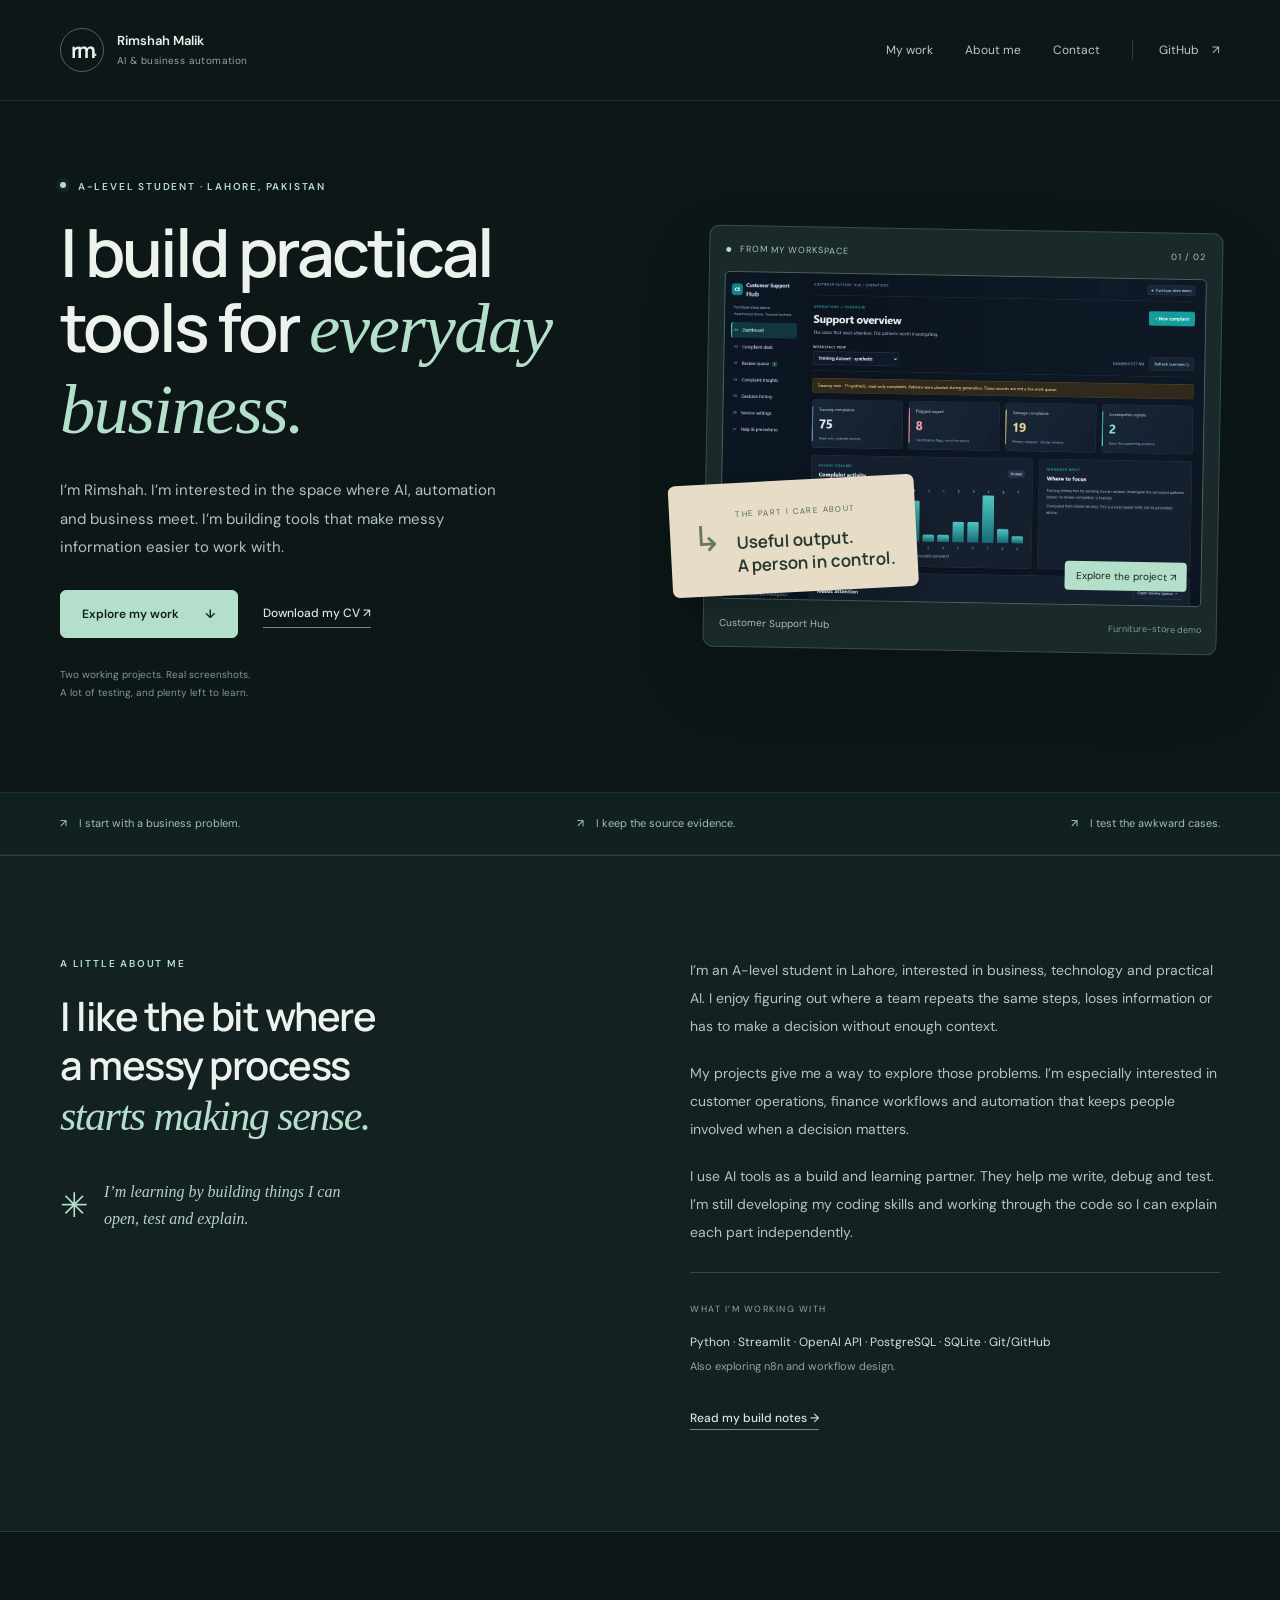
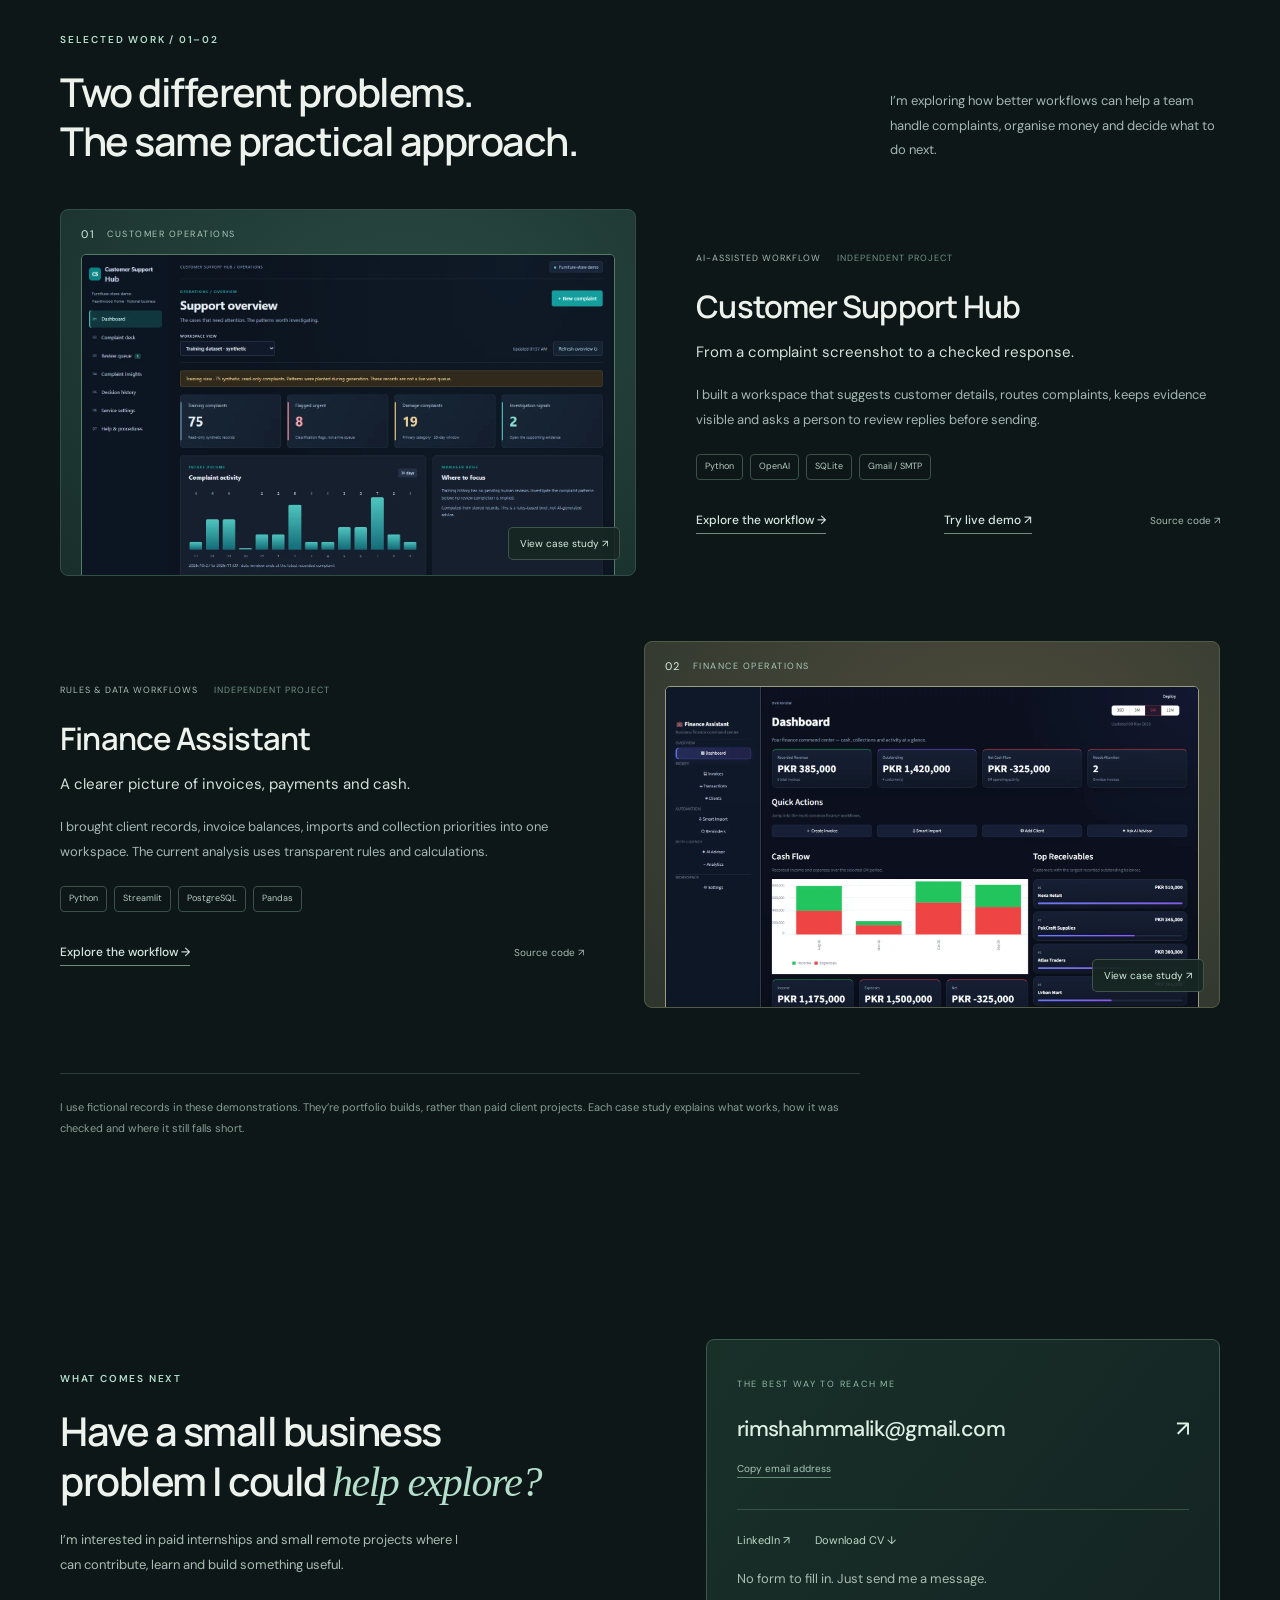
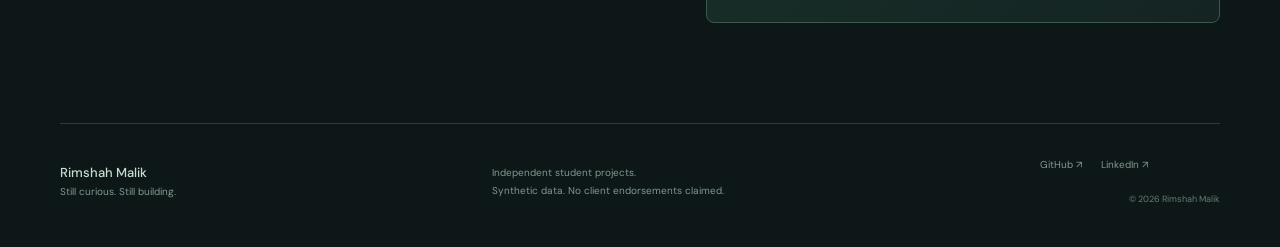
==== commit 3bebd08f: "Link verified public Customer Support Hub demo" ====
--- a/index.html
+++ b/index.html
@@ -7,7 +7,7 @@
 <div class="principles-strip"><div class="wrap"><span>I start with a business problem.</span><span>I keep the source evidence.</span><span>I test the awkward cases.</span></div></div>
 <section class="about-section section" id="about"><div class="wrap about-grid"><div><p class="eyebrow">A LITTLE ABOUT ME</p><h2>I like the bit where<br>a messy process<br><em>starts making sense.</em></h2><div class="personal-note"><span aria-hidden="true">✳</span><p>I’m learning by building things I can open, test and explain.</p></div></div><div class="about-copy"><p>I’m an A-level student in Lahore, interested in business, technology and practical AI. I enjoy figuring out where a team repeats the same steps, loses information or has to make a decision without enough context.</p><p>My projects give me a way to explore those problems. I’m especially interested in customer operations, finance workflows and automation that keeps people involved when a decision matters.</p><p>I use AI tools as a build and learning partner. They help me write, debug and test. I’m still developing my coding skills and working through the code so I can explain each part independently.</p><div class="tool-list"><span>What I’m working with</span><p>Python · Streamlit · OpenAI API · PostgreSQL · SQLite · Git/GitHub<br><small>Also exploring n8n and workflow design.</small></p></div><a class="text-link" href="learning-log.html">Read my build notes →</a></div></div></section>
 <section class="work-section wrap section" id="work"><div class="section-heading"><div><p class="eyebrow">SELECTED WORK / 01–02</p><h2>Two different problems.<br>The same practical approach.</h2></div><p>I’m exploring how better workflows can help a team handle complaints, organise money and decide what to do next.</p></div>
-<article class="project-card"><a class="project-image support-image" href="projects/customer-support-hub.html" aria-label="Read the Customer Support Hub case study"><div class="image-label"><span>01</span> CUSTOMER OPERATIONS</div><img src="assets/images/support-overview.webp" alt="Dark manager dashboard from Customer Support Hub" loading="lazy" width="1400" height="1600"><span class="image-link">View case study ↗</span></a><div class="project-copy"><div class="project-meta"><span>AI-assisted workflow</span><span>Independent project</span></div><h3><a href="projects/customer-support-hub.html">Customer Support Hub</a></h3><p class="project-one-liner">From a complaint screenshot to a checked response.</p><p>I built a workspace that suggests customer details, routes complaints, keeps evidence visible and asks a person to review replies before sending.</p><div class="tags"><span>Python</span><span>OpenAI</span><span>SQLite</span><span>Gmail / SMTP</span></div><div class="project-links"><a class="text-link" href="projects/customer-support-hub.html">Explore the workflow →</a><a href="https://github.com/rimshahmmalik-commits/customer-support-hub" target="_blank" rel="noopener noreferrer">Source code ↗</a></div></div></article>
+<article class="project-card"><a class="project-image support-image" href="projects/customer-support-hub.html" aria-label="Read the Customer Support Hub case study"><div class="image-label"><span>01</span> CUSTOMER OPERATIONS</div><img src="assets/images/support-overview.webp" alt="Dark manager dashboard from Customer Support Hub" loading="lazy" width="1400" height="1600"><span class="image-link">View case study ↗</span></a><div class="project-copy"><div class="project-meta"><span>AI-assisted workflow</span><span>Independent project</span></div><h3><a href="projects/customer-support-hub.html">Customer Support Hub</a></h3><p class="project-one-liner">From a complaint screenshot to a checked response.</p><p>I built a workspace that suggests customer details, routes complaints, keeps evidence visible and asks a person to review replies before sending.</p><div class="tags"><span>Python</span><span>OpenAI</span><span>SQLite</span><span>Gmail / SMTP</span></div><div class="project-links"><a class="text-link" href="projects/customer-support-hub.html">Explore the workflow →</a><a class="text-link" href="https://customer-support-app-habokbnx4ixbe89bnsxkrr.streamlit.app/" target="_blank" rel="noopener noreferrer">Try live demo ↗</a><a href="https://github.com/rimshahmmalik-commits/customer-support-hub" target="_blank" rel="noopener noreferrer">Source code ↗</a></div></div></article>
 <article class="project-card reverse"><a class="project-image finance-image" href="projects/finance-assistant.html" aria-label="Read the Finance Assistant case study"><div class="image-label"><span>02</span> FINANCE OPERATIONS</div><img src="assets/images/finance-dashboard.webp" alt="Finance Assistant showing invoices and cash activity in PKR" loading="lazy" width="1600" height="1067"><span class="image-link">View case study ↗</span></a><div class="project-copy"><div class="project-meta"><span>Rules & data workflows</span><span>Independent project</span></div><h3><a href="projects/finance-assistant.html">Finance Assistant</a></h3><p class="project-one-liner">A clearer picture of invoices, payments and cash.</p><p>I brought client records, invoice balances, imports and collection priorities into one workspace. The current analysis uses transparent rules and calculations.</p><div class="tags"><span>Python</span><span>Streamlit</span><span>PostgreSQL</span><span>Pandas</span></div><div class="project-links"><a class="text-link" href="projects/finance-assistant.html">Explore the workflow →</a><a href="https://github.com/rimshahmmalik-commits/finance-assistant" target="_blank" rel="noopener noreferrer">Source code ↗</a></div></div></article>
 <p class="work-note">I use fictional records in these demonstrations. They’re portfolio builds, rather than paid client projects. Each case study explains what works, how it was checked and where it still falls short.</p></section>
 
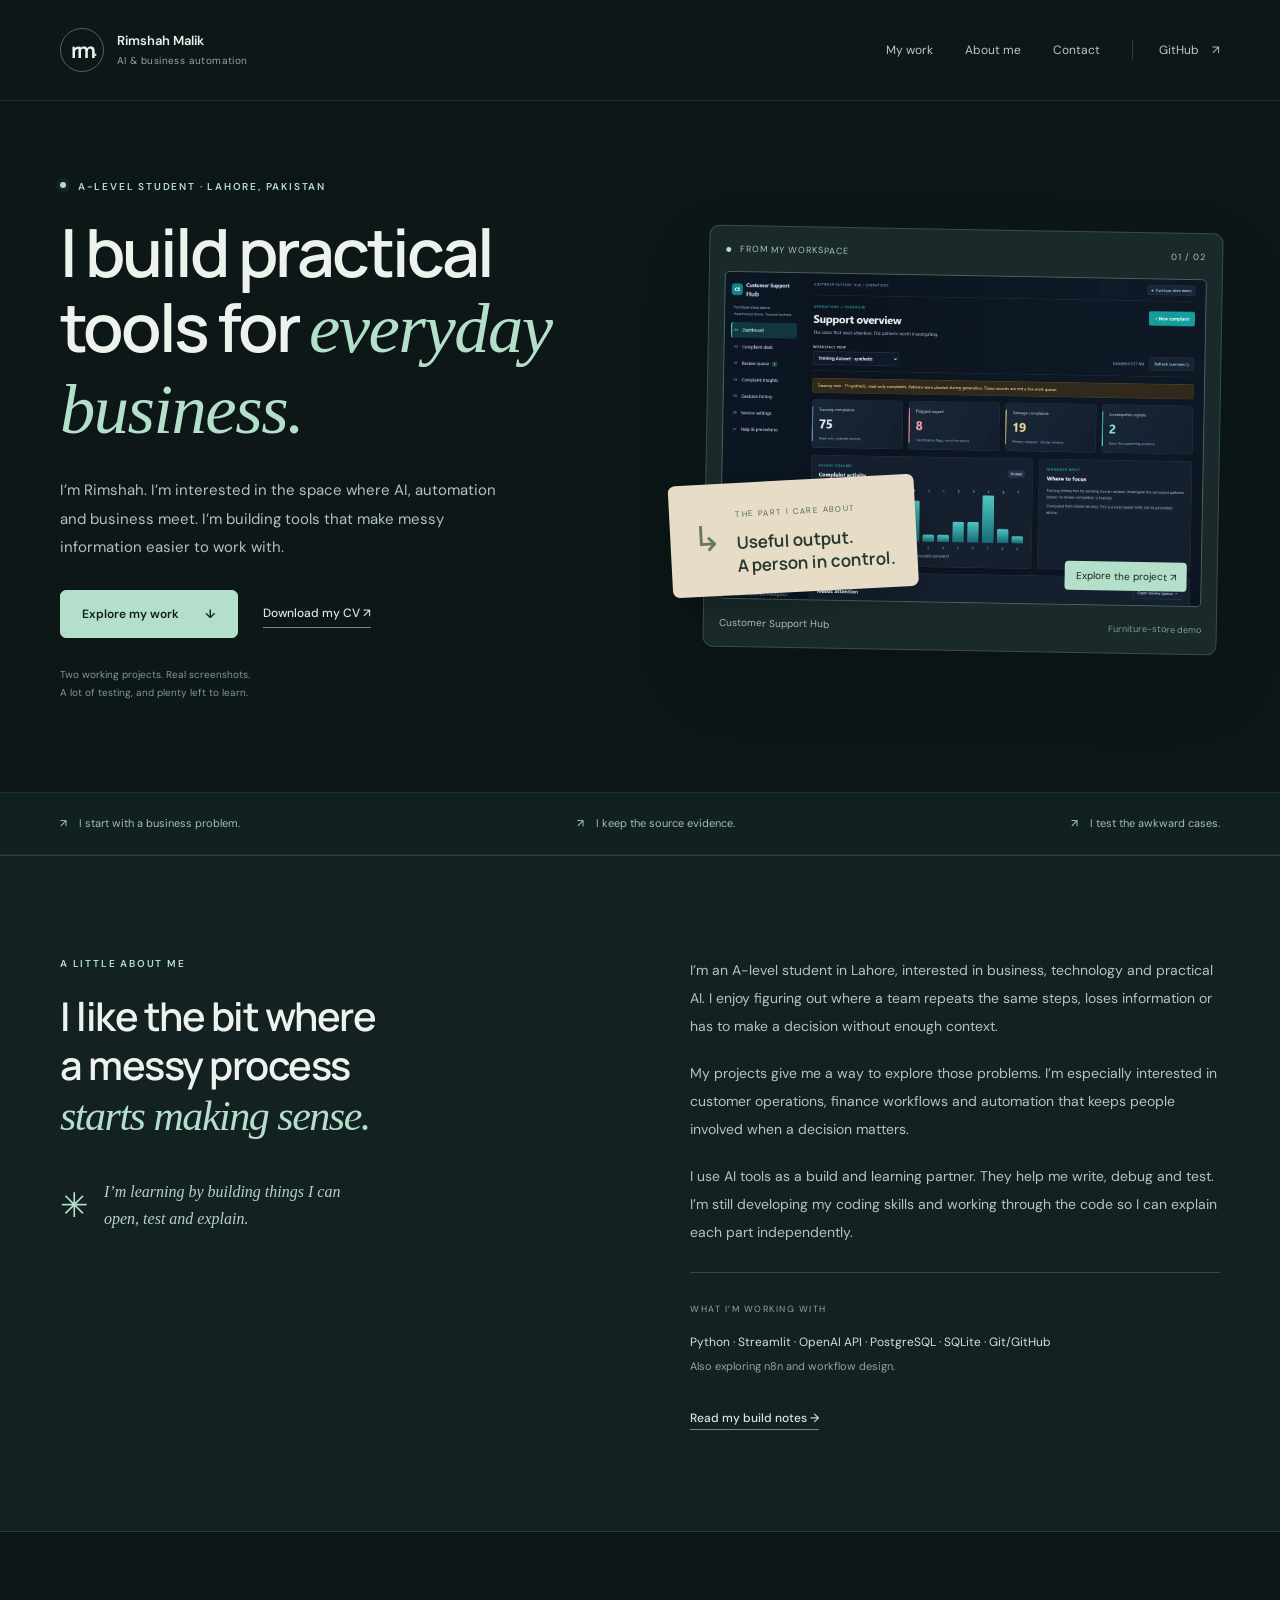
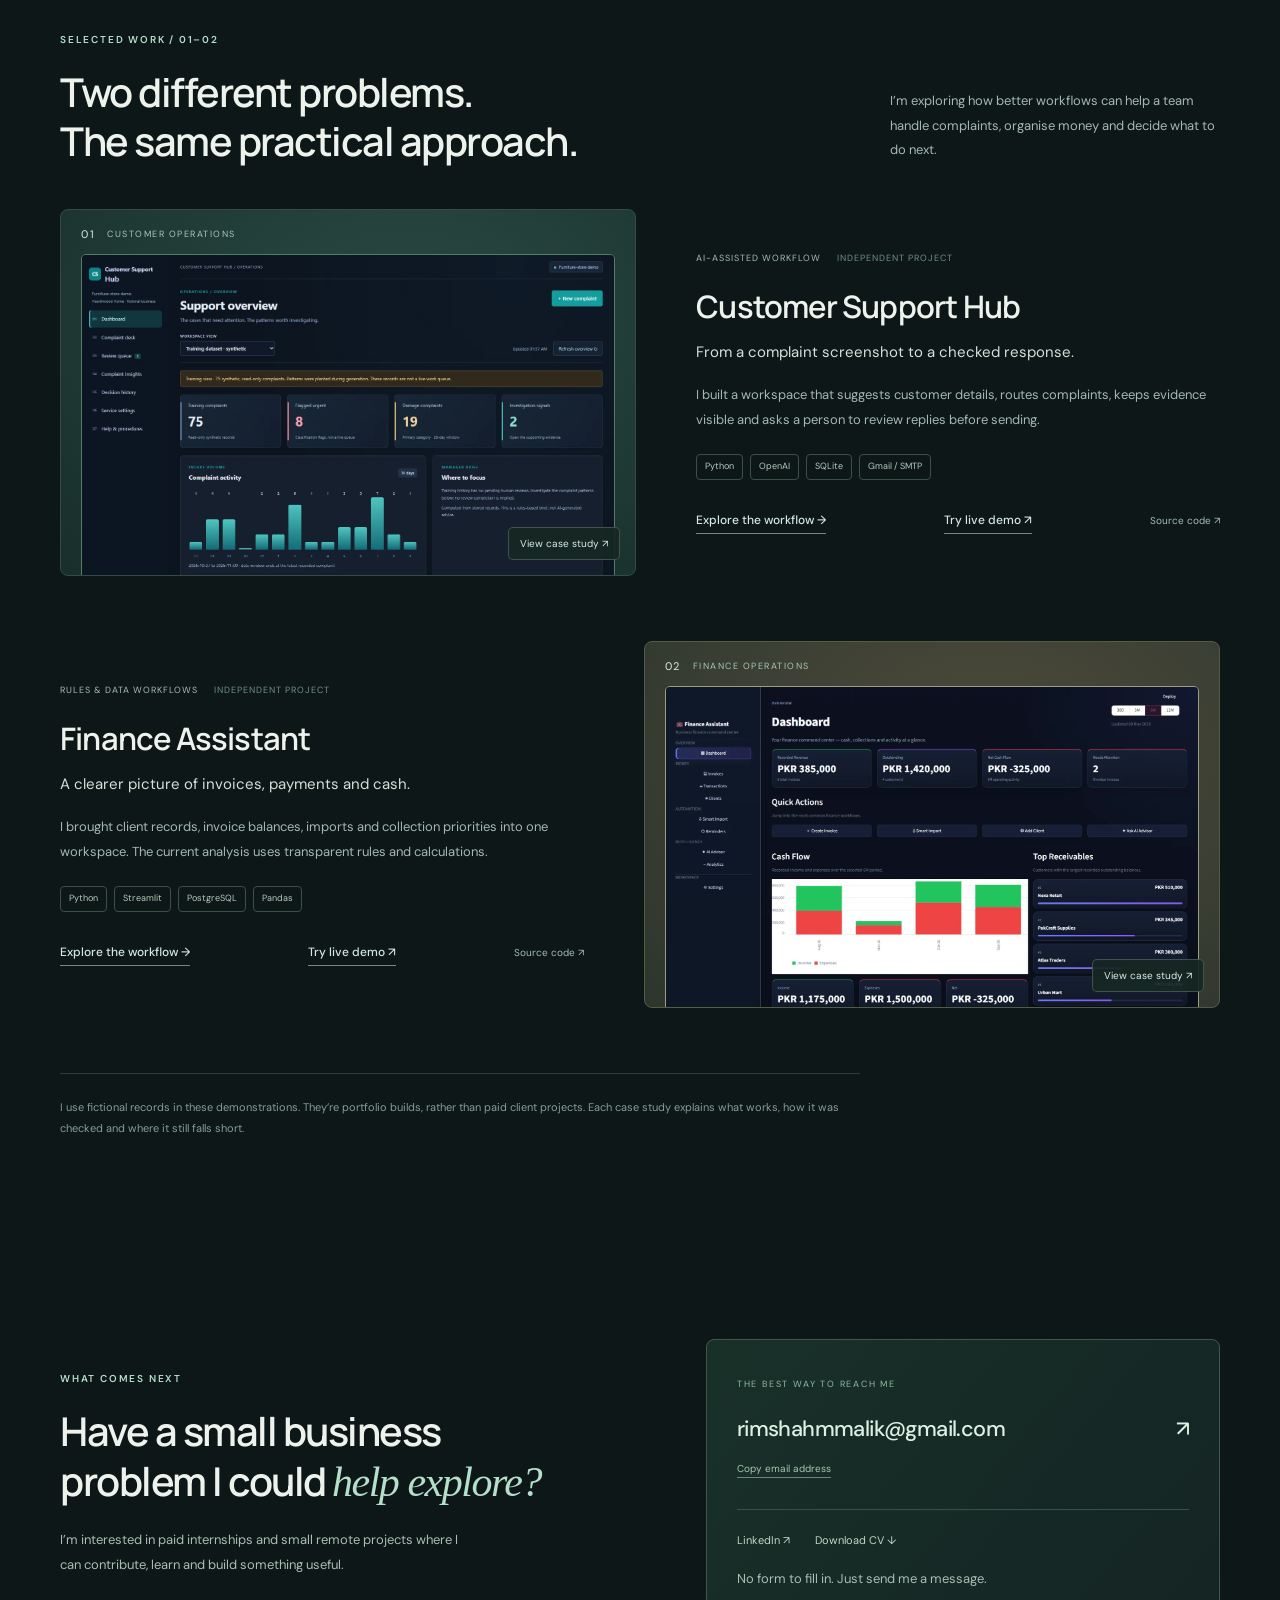
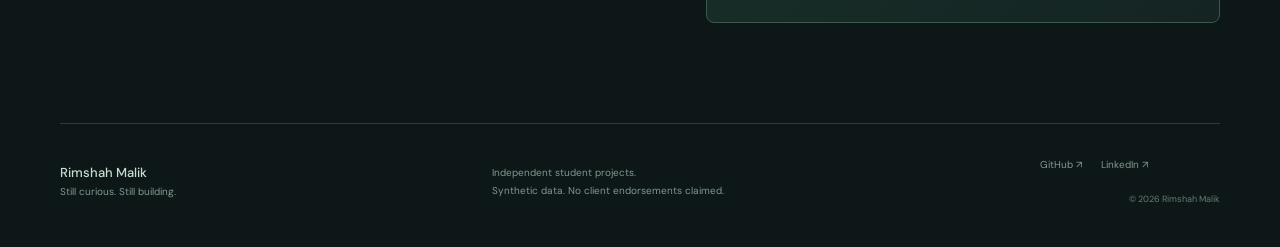
==== commit 78beb918: "Link verified live Finance Assistant sandbox" ====
--- a/index.html
+++ b/index.html
@@ -8,7 +8,7 @@
 <section class="about-section section" id="about"><div class="wrap about-grid"><div><p class="eyebrow">A LITTLE ABOUT ME</p><h2>I like the bit where<br>a messy process<br><em>starts making sense.</em></h2><div class="personal-note"><span aria-hidden="true">✳</span><p>I’m learning by building things I can open, test and explain.</p></div></div><div class="about-copy"><p>I’m an A-level student in Lahore, interested in business, technology and practical AI. I enjoy figuring out where a team repeats the same steps, loses information or has to make a decision without enough context.</p><p>My projects give me a way to explore those problems. I’m especially interested in customer operations, finance workflows and automation that keeps people involved when a decision matters.</p><p>I use AI tools as a build and learning partner. They help me write, debug and test. I’m still developing my coding skills and working through the code so I can explain each part independently.</p><div class="tool-list"><span>What I’m working with</span><p>Python · Streamlit · OpenAI API · PostgreSQL · SQLite · Git/GitHub<br><small>Also exploring n8n and workflow design.</small></p></div><a class="text-link" href="learning-log.html">Read my build notes →</a></div></div></section>
 <section class="work-section wrap section" id="work"><div class="section-heading"><div><p class="eyebrow">SELECTED WORK / 01–02</p><h2>Two different problems.<br>The same practical approach.</h2></div><p>I’m exploring how better workflows can help a team handle complaints, organise money and decide what to do next.</p></div>
 <article class="project-card"><a class="project-image support-image" href="projects/customer-support-hub.html" aria-label="Read the Customer Support Hub case study"><div class="image-label"><span>01</span> CUSTOMER OPERATIONS</div><img src="assets/images/support-overview.webp" alt="Dark manager dashboard from Customer Support Hub" loading="lazy" width="1400" height="1600"><span class="image-link">View case study ↗</span></a><div class="project-copy"><div class="project-meta"><span>AI-assisted workflow</span><span>Independent project</span></div><h3><a href="projects/customer-support-hub.html">Customer Support Hub</a></h3><p class="project-one-liner">From a complaint screenshot to a checked response.</p><p>I built a workspace that suggests customer details, routes complaints, keeps evidence visible and asks a person to review replies before sending.</p><div class="tags"><span>Python</span><span>OpenAI</span><span>SQLite</span><span>Gmail / SMTP</span></div><div class="project-links"><a class="text-link" href="projects/customer-support-hub.html">Explore the workflow →</a><a class="text-link" href="https://customer-support-app-habokbnx4ixbe89bnsxkrr.streamlit.app/" target="_blank" rel="noopener noreferrer">Try live demo ↗</a><a href="https://github.com/rimshahmmalik-commits/customer-support-hub" target="_blank" rel="noopener noreferrer">Source code ↗</a></div></div></article>
-<article class="project-card reverse"><a class="project-image finance-image" href="projects/finance-assistant.html" aria-label="Read the Finance Assistant case study"><div class="image-label"><span>02</span> FINANCE OPERATIONS</div><img src="assets/images/finance-dashboard.webp" alt="Finance Assistant showing invoices and cash activity in PKR" loading="lazy" width="1600" height="1067"><span class="image-link">View case study ↗</span></a><div class="project-copy"><div class="project-meta"><span>Rules & data workflows</span><span>Independent project</span></div><h3><a href="projects/finance-assistant.html">Finance Assistant</a></h3><p class="project-one-liner">A clearer picture of invoices, payments and cash.</p><p>I brought client records, invoice balances, imports and collection priorities into one workspace. The current analysis uses transparent rules and calculations.</p><div class="tags"><span>Python</span><span>Streamlit</span><span>PostgreSQL</span><span>Pandas</span></div><div class="project-links"><a class="text-link" href="projects/finance-assistant.html">Explore the workflow →</a><a href="https://github.com/rimshahmmalik-commits/finance-assistant" target="_blank" rel="noopener noreferrer">Source code ↗</a></div></div></article>
+<article class="project-card reverse"><a class="project-image finance-image" href="projects/finance-assistant.html" aria-label="Read the Finance Assistant case study"><div class="image-label"><span>02</span> FINANCE OPERATIONS</div><img src="assets/images/finance-dashboard.webp" alt="Finance Assistant showing invoices and cash activity in PKR" loading="lazy" width="1600" height="1067"><span class="image-link">View case study ↗</span></a><div class="project-copy"><div class="project-meta"><span>Rules & data workflows</span><span>Independent project</span></div><h3><a href="projects/finance-assistant.html">Finance Assistant</a></h3><p class="project-one-liner">A clearer picture of invoices, payments and cash.</p><p>I brought client records, invoice balances, imports and collection priorities into one workspace. The current analysis uses transparent rules and calculations.</p><div class="tags"><span>Python</span><span>Streamlit</span><span>PostgreSQL</span><span>Pandas</span></div><div class="project-links"><a class="text-link" href="projects/finance-assistant.html">Explore the workflow →</a><a class="text-link" href="https://finance-assistant-ymgtukvb7xdsshqvvcfbcp.streamlit.app/" target="_blank" rel="noopener noreferrer">Try live demo ↗</a><a href="https://github.com/rimshahmmalik-commits/finance-assistant" target="_blank" rel="noopener noreferrer">Source code ↗</a></div></div></article>
 <p class="work-note">I use fictional records in these demonstrations. They’re portfolio builds, rather than paid client projects. Each case study explains what works, how it was checked and where it still falls short.</p></section>
 
 <section class="section wrap contact-section" id="contact"><div><p class="eyebrow">WHAT COMES NEXT</p><h2>Have a small business<br>problem I could <em>help explore?</em></h2><p>I’m interested in paid internships and small remote projects where I can contribute, learn and build something useful.</p></div><div class="contact-card"><span class="contact-label">THE BEST WAY TO REACH ME</span><a class="email-link" href="mailto:rimshahmmalik@gmail.com">rimshahmmalik@gmail.com <span>↗</span></a><button class="copy-email" data-copy-email="rimshahmmalik@gmail.com">Copy email address</button><div class="contact-socials"><a href="https://www.linkedin.com/in/rimshahmmalik" target="_blank" rel="noopener noreferrer">LinkedIn ↗</a><a href="assets/rimshah-malik-cv.pdf" download>Download CV ↓</a></div><p>No form to fill in. Just send me a message.</p></div></section></main><footer class="site-footer wrap"><a class="footer-name" href="index.html">Rimshah Malik<span>Still curious. Still building.</span></a><p>Independent student projects.<br>Synthetic data. No client endorsements claimed.</p><div><a href="https://github.com/rimshahmmalik-commits" target="_blank" rel="noopener noreferrer">GitHub ↗</a><a href="https://www.linkedin.com/in/rimshahmmalik" target="_blank" rel="noopener noreferrer">LinkedIn ↗</a><small>© 2026 Rimshah Malik</small></div></footer>
--- a/assets/style.css
+++ b/assets/style.css
@@ -36,3 +36,5 @@
 @media(prefers-reduced-motion:reduce){.cursor-spotlight{display:none}.reveal{opacity:1;transform:none}.project-card:hover,.button:hover,.button:active,.back-to-top:hover{transform:none}html{scroll-behavior:auto}}
 
 .project-card{isolation:isolate}
+
+.project-links{flex-wrap:wrap;row-gap:12px}
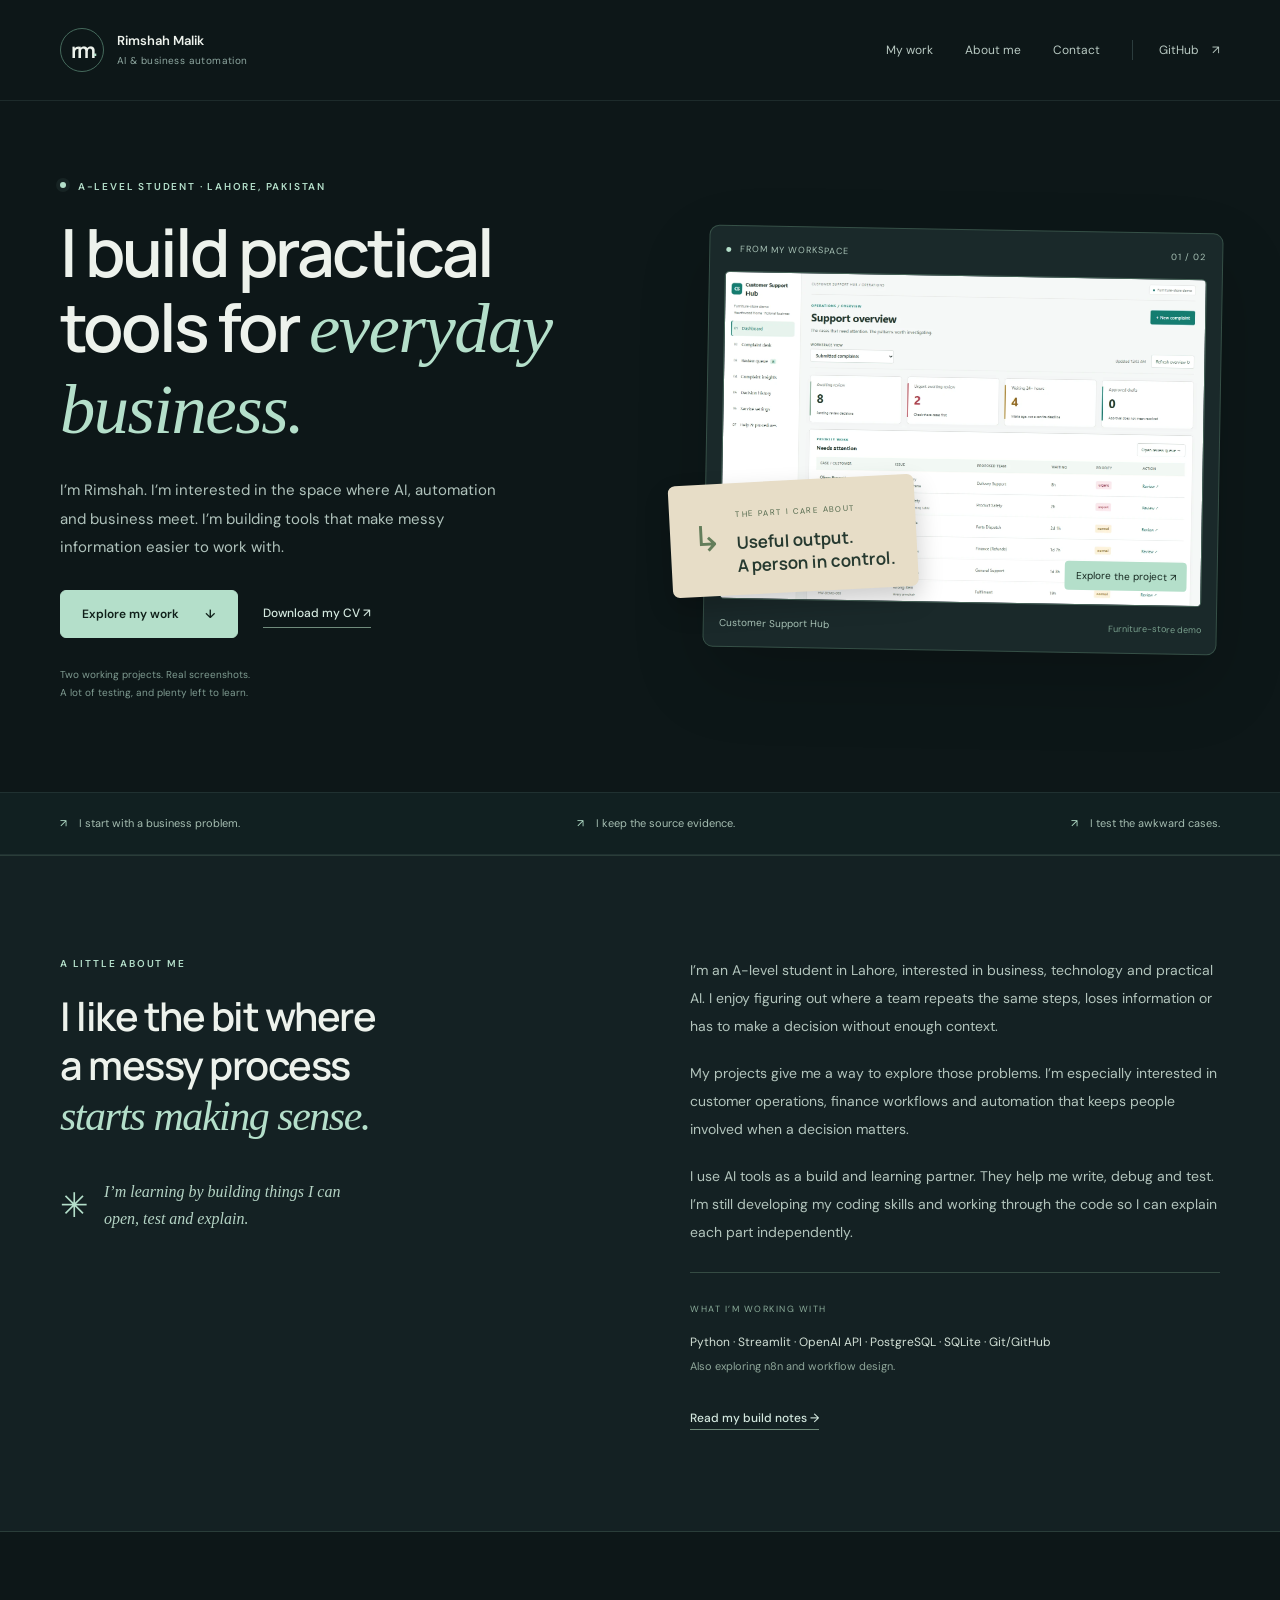
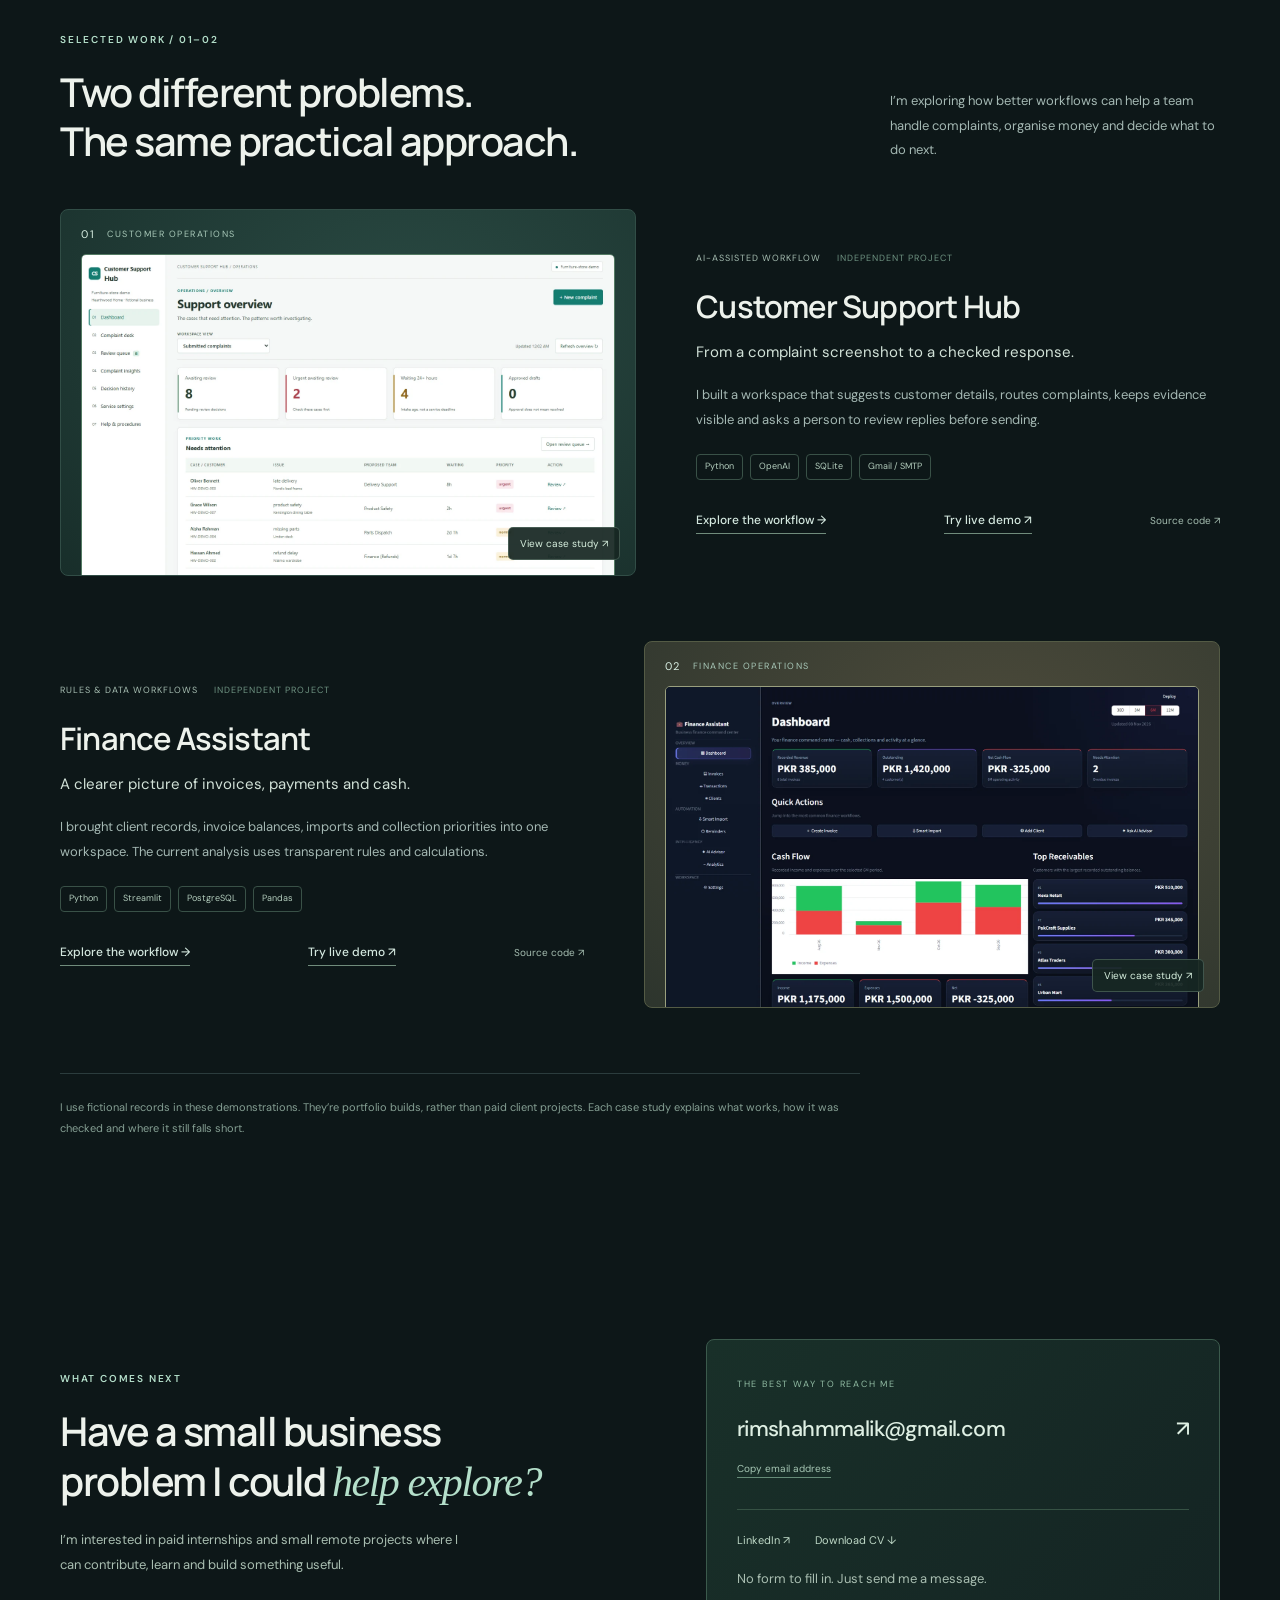
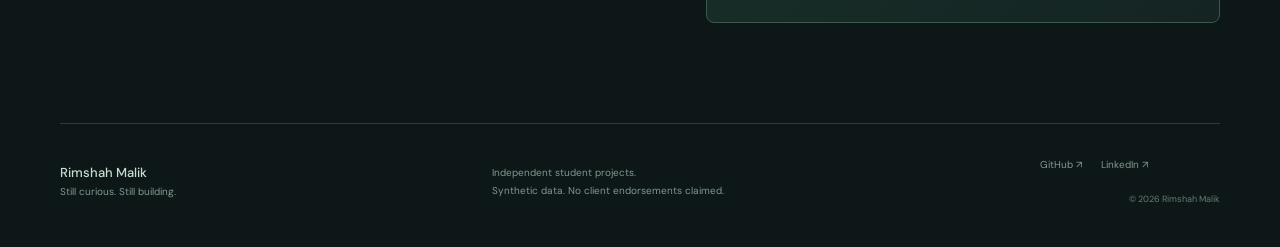
==== commit 51ddb472: "Refresh portfolio with the light Customer Support Hub interface" ====
--- a/index.html
+++ b/index.html
@@ -7,7 +7,7 @@
 <div class="principles-strip"><div class="wrap"><span>I start with a business problem.</span><span>I keep the source evidence.</span><span>I test the awkward cases.</span></div></div>
 <section class="about-section section" id="about"><div class="wrap about-grid"><div><p class="eyebrow">A LITTLE ABOUT ME</p><h2>I like the bit where<br>a messy process<br><em>starts making sense.</em></h2><div class="personal-note"><span aria-hidden="true">✳</span><p>I’m learning by building things I can open, test and explain.</p></div></div><div class="about-copy"><p>I’m an A-level student in Lahore, interested in business, technology and practical AI. I enjoy figuring out where a team repeats the same steps, loses information or has to make a decision without enough context.</p><p>My projects give me a way to explore those problems. I’m especially interested in customer operations, finance workflows and automation that keeps people involved when a decision matters.</p><p>I use AI tools as a build and learning partner. They help me write, debug and test. I’m still developing my coding skills and working through the code so I can explain each part independently.</p><div class="tool-list"><span>What I’m working with</span><p>Python · Streamlit · OpenAI API · PostgreSQL · SQLite · Git/GitHub<br><small>Also exploring n8n and workflow design.</small></p></div><a class="text-link" href="learning-log.html">Read my build notes →</a></div></div></section>
 <section class="work-section wrap section" id="work"><div class="section-heading"><div><p class="eyebrow">SELECTED WORK / 01–02</p><h2>Two different problems.<br>The same practical approach.</h2></div><p>I’m exploring how better workflows can help a team handle complaints, organise money and decide what to do next.</p></div>
-<article class="project-card"><a class="project-image support-image" href="projects/customer-support-hub.html" aria-label="Read the Customer Support Hub case study"><div class="image-label"><span>01</span> CUSTOMER OPERATIONS</div><img src="assets/images/support-overview.webp" alt="Dark manager dashboard from Customer Support Hub" loading="lazy" width="1400" height="1600"><span class="image-link">View case study ↗</span></a><div class="project-copy"><div class="project-meta"><span>AI-assisted workflow</span><span>Independent project</span></div><h3><a href="projects/customer-support-hub.html">Customer Support Hub</a></h3><p class="project-one-liner">From a complaint screenshot to a checked response.</p><p>I built a workspace that suggests customer details, routes complaints, keeps evidence visible and asks a person to review replies before sending.</p><div class="tags"><span>Python</span><span>OpenAI</span><span>SQLite</span><span>Gmail / SMTP</span></div><div class="project-links"><a class="text-link" href="projects/customer-support-hub.html">Explore the workflow →</a><a class="text-link" href="https://customer-support-app-habokbnx4ixbe89bnsxkrr.streamlit.app/" target="_blank" rel="noopener noreferrer">Try live demo ↗</a><a href="https://github.com/rimshahmmalik-commits/customer-support-hub" target="_blank" rel="noopener noreferrer">Source code ↗</a></div></div></article>
+<article class="project-card"><a class="project-image support-image" href="projects/customer-support-hub.html" aria-label="Read the Customer Support Hub case study"><div class="image-label"><span>01</span> CUSTOMER OPERATIONS</div><img src="assets/images/support-overview.webp" alt="Light manager dashboard from Customer Support Hub" loading="lazy" width="1400" height="1600"><span class="image-link">View case study ↗</span></a><div class="project-copy"><div class="project-meta"><span>AI-assisted workflow</span><span>Independent project</span></div><h3><a href="projects/customer-support-hub.html">Customer Support Hub</a></h3><p class="project-one-liner">From a complaint screenshot to a checked response.</p><p>I built a workspace that suggests customer details, routes complaints, keeps evidence visible and asks a person to review replies before sending.</p><div class="tags"><span>Python</span><span>OpenAI</span><span>SQLite</span><span>Gmail / SMTP</span></div><div class="project-links"><a class="text-link" href="projects/customer-support-hub.html">Explore the workflow →</a><a class="text-link" href="https://customer-support-app-habokbnx4ixbe89bnsxkrr.streamlit.app/" target="_blank" rel="noopener noreferrer">Try live demo ↗</a><a href="https://github.com/rimshahmmalik-commits/customer-support-hub" target="_blank" rel="noopener noreferrer">Source code ↗</a></div></div></article>
 <article class="project-card reverse"><a class="project-image finance-image" href="projects/finance-assistant.html" aria-label="Read the Finance Assistant case study"><div class="image-label"><span>02</span> FINANCE OPERATIONS</div><img src="assets/images/finance-dashboard.webp" alt="Finance Assistant showing invoices and cash activity in PKR" loading="lazy" width="1600" height="1067"><span class="image-link">View case study ↗</span></a><div class="project-copy"><div class="project-meta"><span>Rules & data workflows</span><span>Independent project</span></div><h3><a href="projects/finance-assistant.html">Finance Assistant</a></h3><p class="project-one-liner">A clearer picture of invoices, payments and cash.</p><p>I brought client records, invoice balances, imports and collection priorities into one workspace. The current analysis uses transparent rules and calculations.</p><div class="tags"><span>Python</span><span>Streamlit</span><span>PostgreSQL</span><span>Pandas</span></div><div class="project-links"><a class="text-link" href="projects/finance-assistant.html">Explore the workflow →</a><a class="text-link" href="https://finance-assistant-ymgtukvb7xdsshqvvcfbcp.streamlit.app/" target="_blank" rel="noopener noreferrer">Try live demo ↗</a><a href="https://github.com/rimshahmmalik-commits/finance-assistant" target="_blank" rel="noopener noreferrer">Source code ↗</a></div></div></article>
 <p class="work-note">I use fictional records in these demonstrations. They’re portfolio builds, rather than paid client projects. Each case study explains what works, how it was checked and where it still falls short.</p></section>
 
